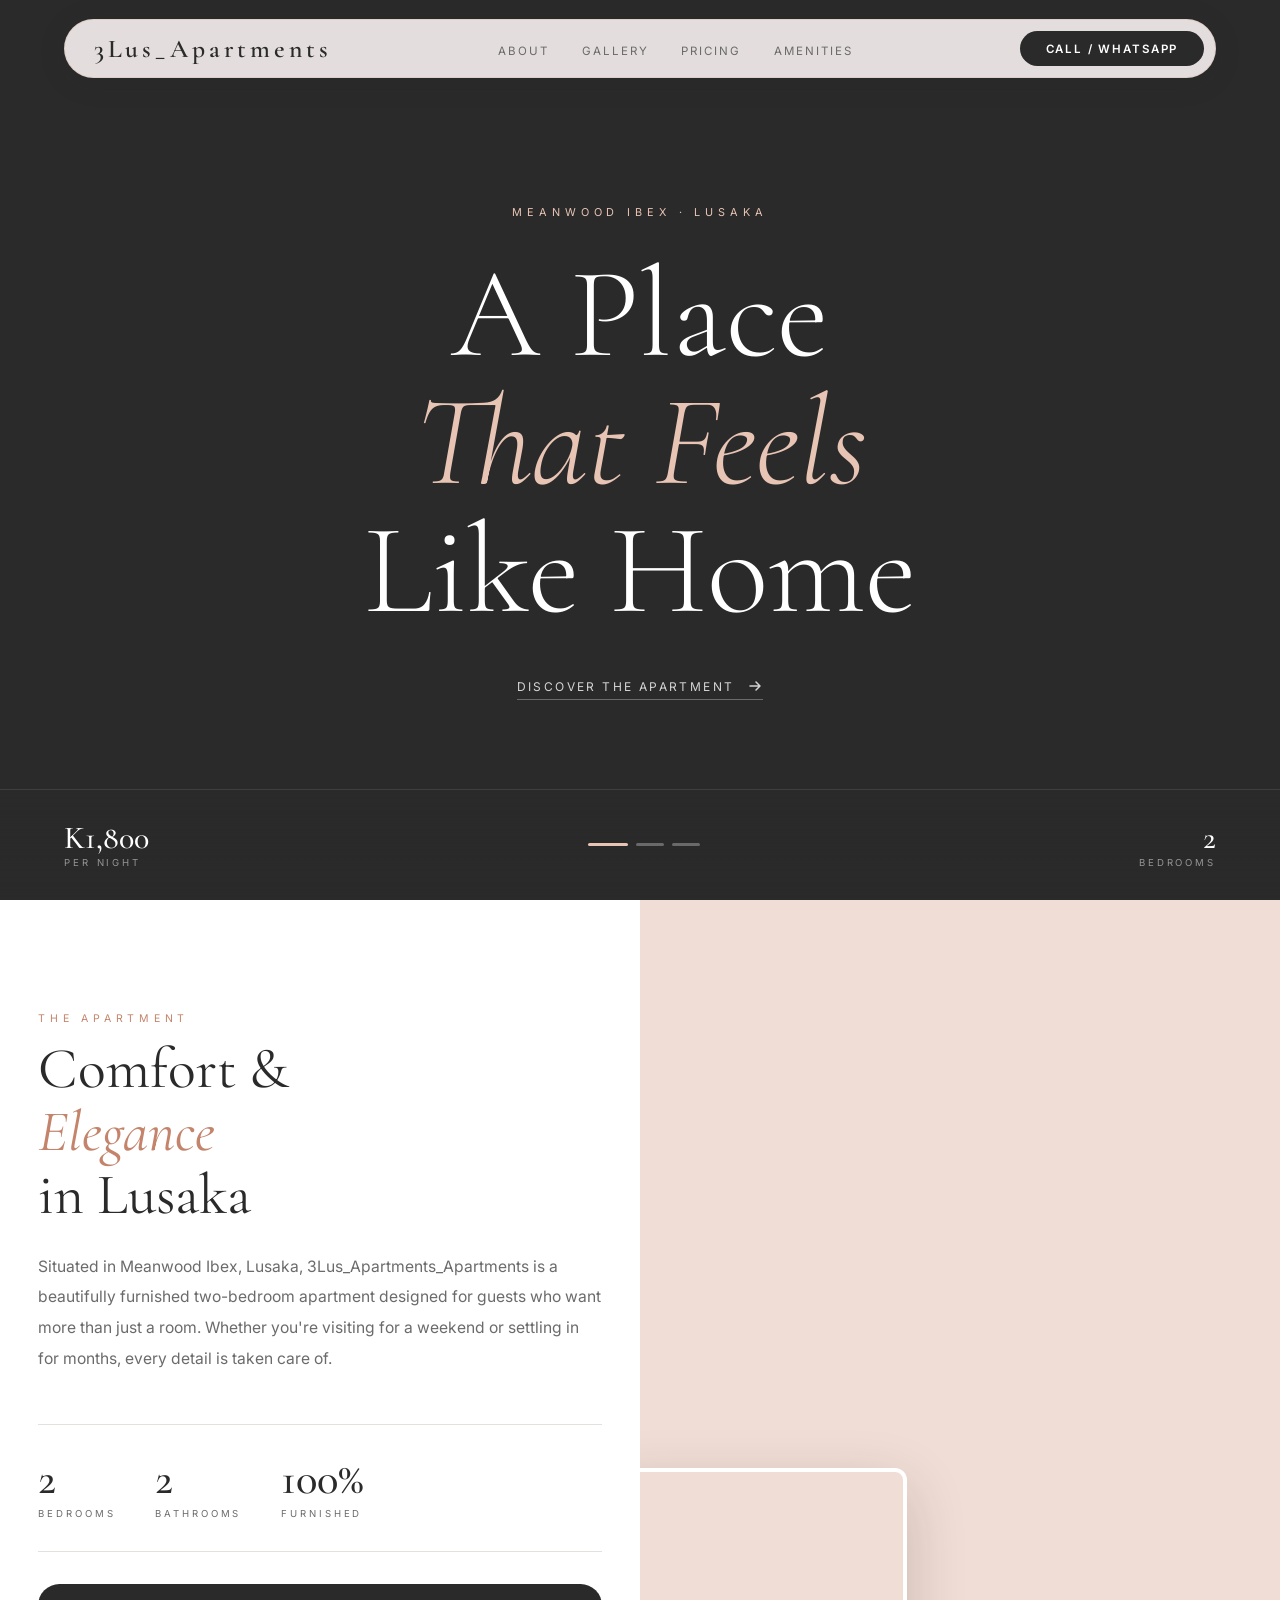
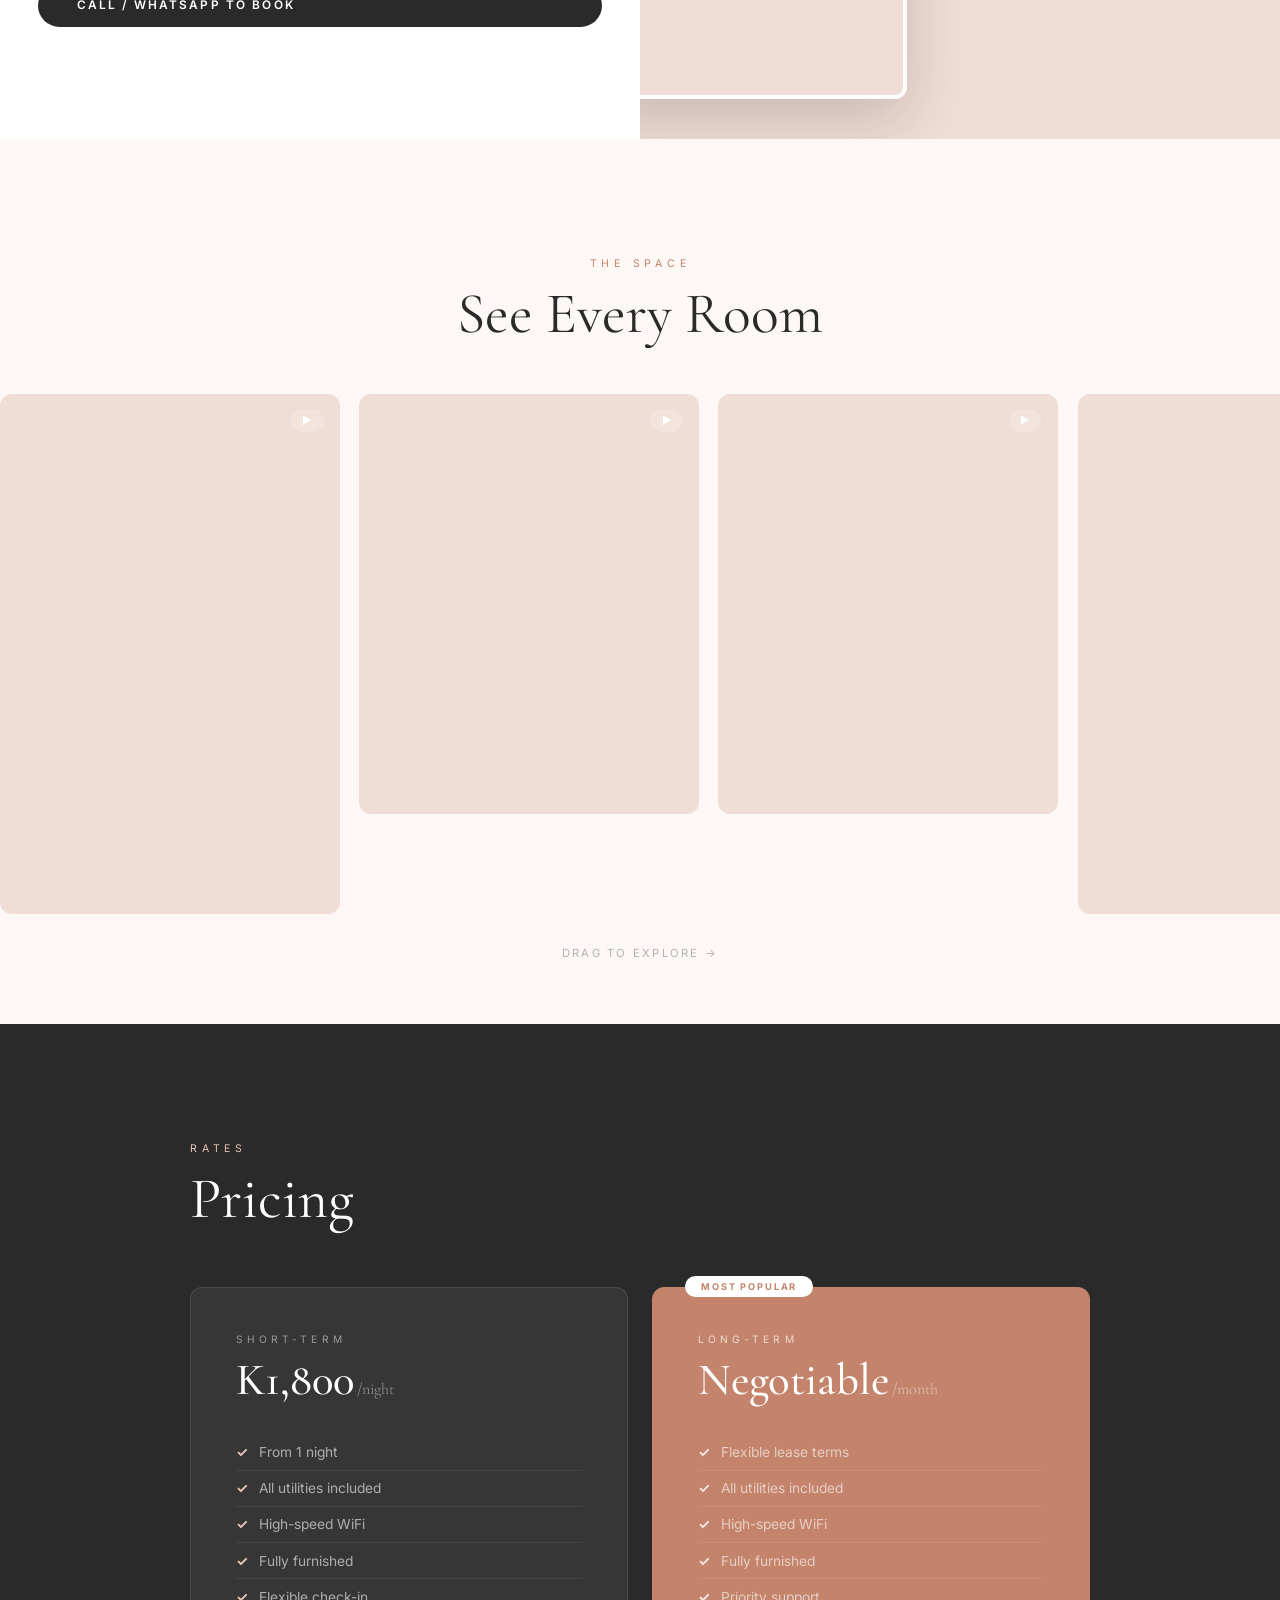
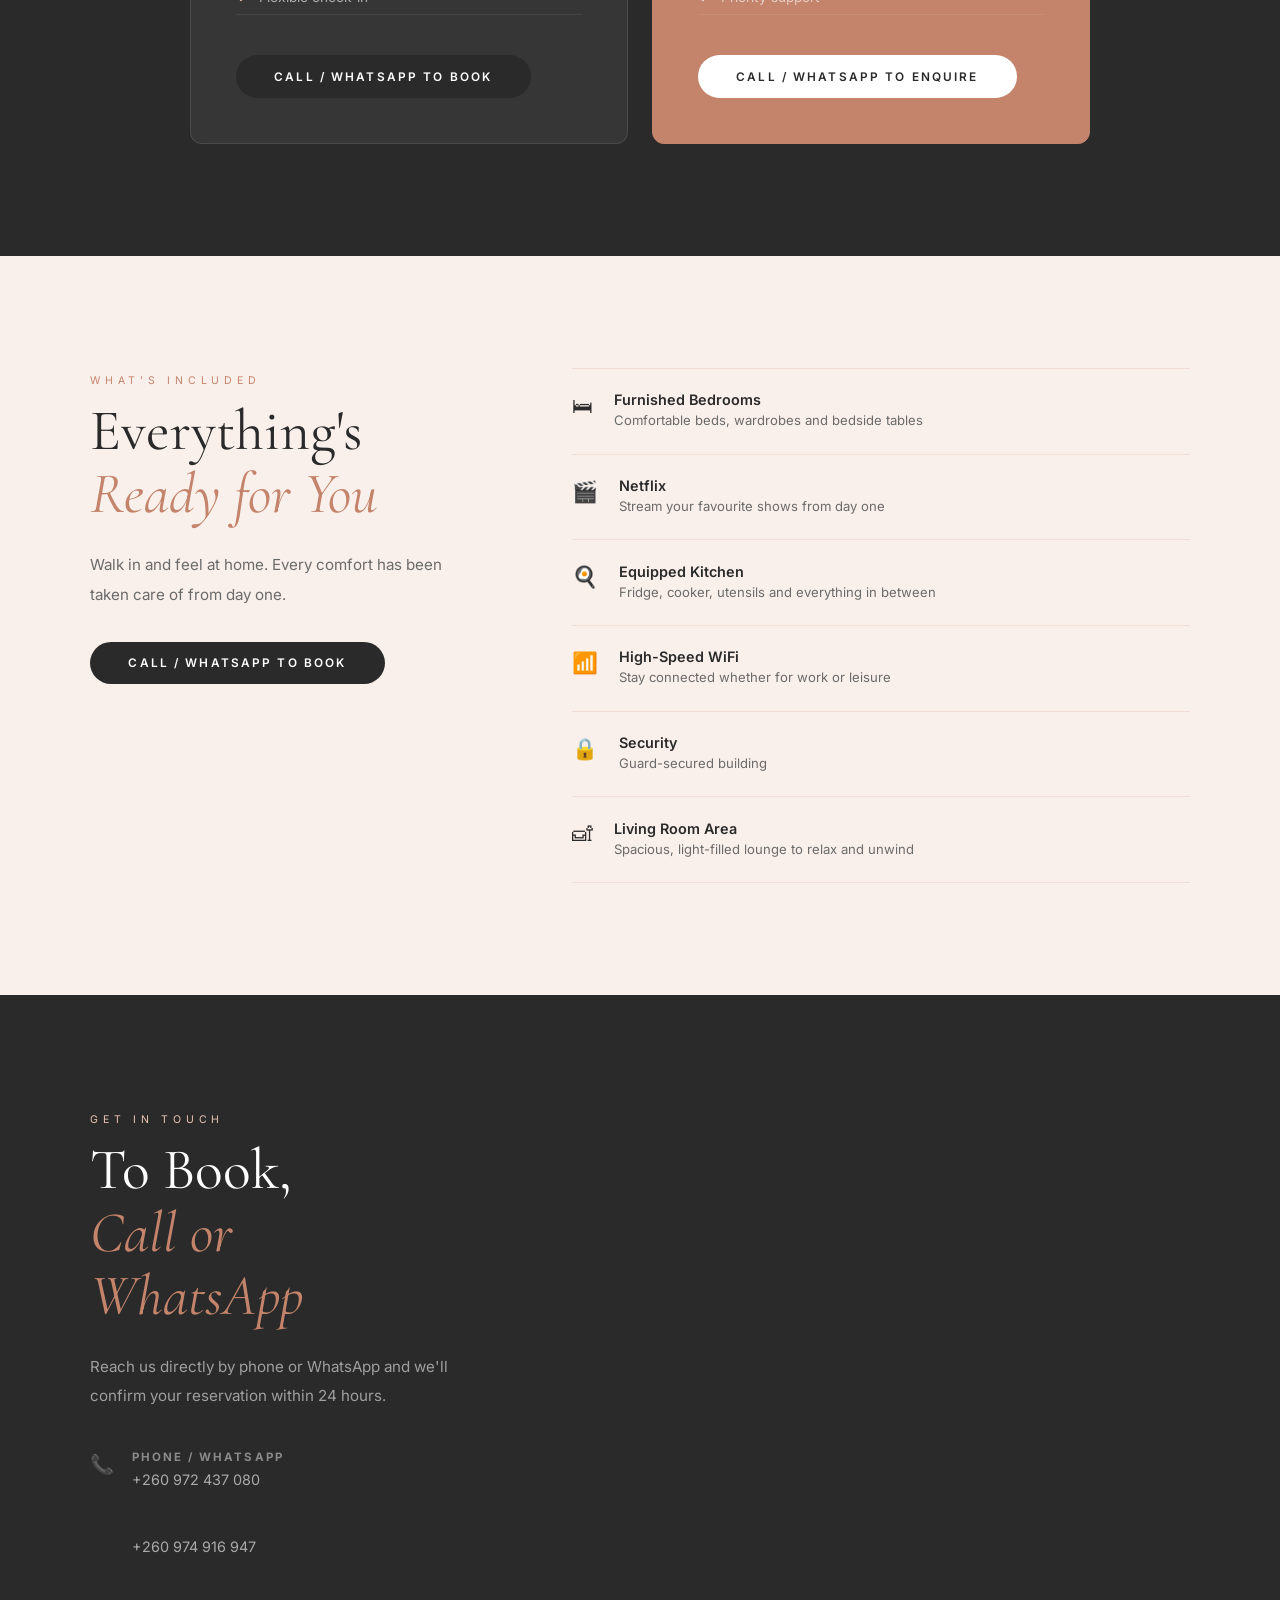
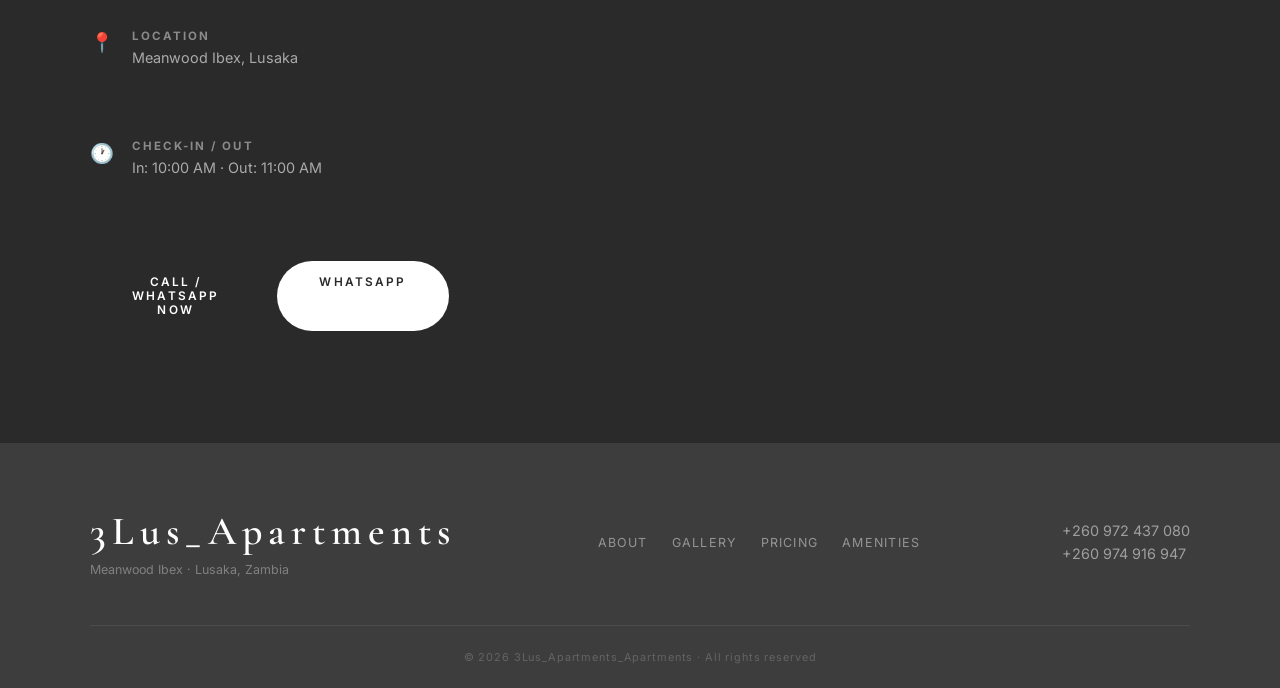
==== advert.html @ 718a0d49 "initial commit — 3Lus_Apartments site" ====
<!DOCTYPE html>
<html lang="en">
<head>
    <meta charset="UTF-8">
    <meta name="viewport" content="width=device-width, initial-scale=1.0">
    <title>3Lus_Apartments_Apartments — Meanwood Ibex, Lusaka</title>
    <meta name="description" content="Elegant 2-bedroom fully furnished apartment in Meanwood Ibex, Lusaka. Short & long-term stays from K1,800 per night.">
    <link rel="preconnect" href="https://fonts.googleapis.com">
    <link rel="preconnect" href="https://fonts.gstatic.com" crossorigin>
    <link href="https://fonts.googleapis.com/css2?family=Cormorant+Garamond:ital,wght@0,300;0,400;0,500;0,600;1,300;1,400;1,500&family=Inter:wght@300;400;500;600&display=swap" rel="stylesheet">
    <link rel="stylesheet" href="styles.css">
</head>
<body>

<!-- FLOATING NAV -->
<header class="header" id="header">
    <nav class="pill-nav" id="pillNav">
        <a href="#top" class="pn-logo">3Lus_Apartments</a>
        <ul class="pn-links">
            <li><a href="#about">About</a></li>
            <li><a href="#gallery">Gallery</a></li>
            <li><a href="#pricing">Pricing</a></li>
            <li><a href="#amenities">Amenities</a></li>
        </ul>
        <a href="tel:+260972437080" class="pn-cta">Call / WhatsApp</a>
        <button class="pn-burger" id="burger">
            <span></span><span></span><span></span>
        </button>
    </nav>
</header>

<!-- MOBILE MENU -->
<div class="mob-menu" id="mobMenu">
    <button class="mob-x" id="mobX">&times;</button>
    <a href="#about"     onclick="closeMob()">About</a>
    <a href="#gallery"   onclick="closeMob()">Gallery</a>
    <a href="#pricing"   onclick="closeMob()">Pricing</a>
    <a href="#amenities" onclick="closeMob()">Amenities</a>
    <a href="tel:+260972437080" onclick="closeMob()" class="mob-cta">Call / WhatsApp</a>
</div>

<!-- HERO -->
<section class="hero" id="top">
    <div class="hero-slides" id="heroSlides">
        <div class="hs active">
            <video autoplay muted loop playsinline><source src="images/sitting-room.mp4" type="video/mp4"></video>
        </div>
        <div class="hs">
            <video autoplay muted loop playsinline><source src="images/bedroom-1.mp4" type="video/mp4"></video>
        </div>
        <div class="hs">
            <video autoplay muted loop playsinline><source src="images/yard.mp4" type="video/mp4"></video>
        </div>
    </div>
    <div class="hero-veil"></div>

    <div class="hero-center">
        <span class="hero-tag">Meanwood Ibex · Lusaka</span>
        <h1 class="hero-title">
            <span class="ht-line">A Place</span>
            <span class="ht-line italic">That Feels</span>
            <span class="ht-line">Like Home</span>
        </h1>
        <a href="#about" class="hero-explore">
            Discover the Apartment
            <svg width="16" height="16" viewBox="0 0 16 16" fill="none"><path d="M3 8h10M9 4l4 4-4 4" stroke="currentColor" stroke-width="1.5" stroke-linecap="round" stroke-linejoin="round"/></svg>
        </a>
    </div>

    <div class="hero-bottom">
        <div class="hero-stat">
            <strong>K1,800</strong><span>Per Night</span>
        </div>
        <div class="hero-sdots">
            <button class="sdot active" onclick="goSlide(0)"></button>
            <button class="sdot"        onclick="goSlide(1)"></button>
            <button class="sdot"        onclick="goSlide(2)"></button>
        </div>
        <div class="hero-stat right">
            <strong>2</strong><span>Bedrooms</span>
        </div>
    </div>
</section>


<!-- ABOUT -->
<section class="about" id="about">
    <div class="about-text reveal">
        <span class="eyebrow">The Apartment</span>
        <h2 class="section-h">Comfort &amp;<br><em>Elegance</em><br>in Lusaka</h2>
        <p>Situated in Meanwood Ibex, Lusaka, 3Lus_Apartments_Apartments is a beautifully furnished two-bedroom apartment designed for guests who want more than just a room. Whether you're visiting for a weekend or settling in for months, every detail is taken care of.</p>
        <div class="about-nums">
            <div class="an"><strong>2</strong><span>Bedrooms</span></div>
            <div class="an"><strong>2</strong><span>Bathrooms</span></div>
            <div class="an"><strong>100%</strong><span>Furnished</span></div>
        </div>
        <a href="tel:+260972437080" class="btn-solid">Call / WhatsApp to Book</a>
    </div>
    <div class="about-img reveal reveal-d2">
        <video autoplay muted loop playsinline style="width:100%;height:100%;object-fit:cover;"><source src="images/bedroom-1.mp4" type="video/mp4"></video>
        <div class="about-img-float">
            <video autoplay muted loop playsinline style="position:absolute;top:0;left:0;width:100%;height:100%;object-fit:cover;"><source src="images/kitchen.mp4" type="video/mp4"></video>
        </div>
    </div>
</section>

<!-- GALLERY -->
<section class="gallery" id="gallery">
    <div class="gallery-top reveal">
        <span class="eyebrow">The Space</span>
        <h2 class="section-h">See Every Room</h2>
    </div>
    <div class="gallery-scroll" id="galleryScroll">
        <div class="gcard tall" data-i="0">
            <video autoplay muted loop playsinline><source src="images/sitting-room.mp4" type="video/mp4"></video>
            <span class="gcard-play">▶</span>
            <div class="gcard-label">Sitting Room</div>
        </div>
        <div class="gcard" data-i="1">
            <video autoplay muted loop playsinline><source src="images/bedroom-1.mp4" type="video/mp4"></video>
            <span class="gcard-play">▶</span>
            <div class="gcard-label">Bedroom 1</div>
        </div>
        <div class="gcard" data-i="2">
            <video autoplay muted loop playsinline><source src="images/kitchen.mp4" type="video/mp4"></video>
            <span class="gcard-play">▶</span>
            <div class="gcard-label">Kitchen</div>
        </div>
        <div class="gcard tall" data-i="3">
            <video autoplay muted loop playsinline><source src="images/bedroom-2.mp4" type="video/mp4"></video>
            <span class="gcard-play">▶</span>
            <div class="gcard-label">Bedroom 2</div>
        </div>
        <div class="gcard" data-i="4">
            <video autoplay muted loop playsinline><source src="images/bathroom-1.mp4" type="video/mp4"></video>
            <span class="gcard-play">▶</span>
            <div class="gcard-label">Bathroom 1</div>
        </div>
        <div class="gcard" data-i="5">
            <video autoplay muted loop playsinline><source src="images/bathroom-2.mp4" type="video/mp4"></video>
            <span class="gcard-play">▶</span>
            <div class="gcard-label">Bathroom 2</div>
        </div>
        <div class="gcard" data-i="6">
            <video autoplay muted loop playsinline><source src="images/yard.mp4" type="video/mp4"></video>
            <span class="gcard-play">▶</span>
            <div class="gcard-label">Yard</div>
        </div>
    </div>
    <div class="gallery-hint">Drag to explore &rarr;</div>
</section>

<!-- LIGHTBOX -->
<div class="lb" id="lb">
    <div class="lb-bg" onclick="closeLb()"></div>
    <div class="lb-media" id="lbMedia"></div>
    <button class="lb-x" onclick="closeLb()">&times;</button>
    <button class="lb-p" onclick="lbMove(-1)">&#8249;</button>
    <button class="lb-n" onclick="lbMove(1)">&#8250;</button>
    <span class="lb-c" id="lbC">1 / 7</span>
</div>

<!-- PRICING -->
<section class="pricing" id="pricing">
    <div class="pricing-inner">
        <div class="pricing-head reveal">
            <span class="eyebrow light">Rates</span>
            <h2 class="section-h light">Pricing</h2>
        </div>
        <div class="pricing-cards">
            <div class="pcard reveal">
                <div class="pcard-top">
                    <p class="pcard-type">Short-Term</p>
                    <p class="pcard-rate">K1,800<em>/night</em></p>
                </div>
                <ul>
                    <li>From 1 night</li>
                    <li>All utilities included</li>
                    <li>High-speed WiFi</li>
                    <li>Fully furnished</li>
                    <li>Flexible check-in</li>
                </ul>
                <a href="tel:+260972437080" class="btn-solid">Call / WhatsApp to Book</a>
            </div>
            <div class="pcard featured reveal reveal-d2">
                <div class="pcard-badge">Most Popular</div>
                <div class="pcard-top">
                    <p class="pcard-type">Long-Term</p>
                    <p class="pcard-rate">Negotiable<em>/month</em></p>
                </div>
                <ul>
                    <li>Flexible lease terms</li>
                    <li>All utilities included</li>
                    <li>High-speed WiFi</li>
                    <li>Fully furnished</li>
                    <li>Priority support</li>
                </ul>
                <a href="tel:+260972437080" class="btn-light">Call / WhatsApp to Enquire</a>
            </div>
        </div>
    </div>
</section>

<!-- AMENITIES -->
<section class="amenities" id="amenities">
    <div class="am-inner">
        <div class="am-left reveal">
            <span class="eyebrow">What's Included</span>
            <h2 class="section-h">Everything's<br><em>Ready for You</em></h2>
            <p>Walk in and feel at home. Every comfort has been taken care of from day one.</p>
            <a href="tel:+260972437080" class="btn-solid" style="margin-top:2rem">Call / WhatsApp to Book</a>
        </div>
        <div class="am-list reveal reveal-d2">
            <div class="am-row"><span class="am-ico">🛏</span><div><strong>Furnished Bedrooms</strong><p>Comfortable beds, wardrobes and bedside tables</p></div></div>
            <div class="am-row"><span class="am-ico">🎬</span><div><strong>Netflix</strong><p>Stream your favourite shows from day one</p></div></div>
            <div class="am-row"><span class="am-ico">🍳</span><div><strong>Equipped Kitchen</strong><p>Fridge, cooker, utensils and everything in between</p></div></div>
            <div class="am-row"><span class="am-ico">📶</span><div><strong>High-Speed WiFi</strong><p>Stay connected whether for work or leisure</p></div></div>
            <div class="am-row"><span class="am-ico">🔒</span><div><strong>Security</strong><p>Guard-secured building</p></div></div>
            <div class="am-row"><span class="am-ico">🛋</span><div><strong>Living Room Area</strong><p>Spacious, light-filled lounge to relax and unwind</p></div></div>
        </div>
    </div>
</section>

<!-- CONTACT -->
<section class="contact" id="contact">
    <div class="contact-inner">
        <div class="contact-left reveal" style="flex:1;max-width:600px;margin:0 auto;">
            <span class="eyebrow light">Get in Touch</span>
            <h2 class="section-h light">To Book,<br><em>Call or WhatsApp</em></h2>
            <p>Reach us directly by phone or WhatsApp and we'll confirm your reservation within 24 hours.</p>
            <div class="contact-details">
                <a href="tel:+260972437080" class="cd">
                    <span>📞</span><div><strong>Phone / WhatsApp</strong><p>+260 972 437 080</p><p>+260 974 916 947</p></div>
                </a>
                <div class="cd">
                    <span>📍</span><div><strong>Location</strong><p>Meanwood Ibex, Lusaka</p></div>
                </div>
                <div class="cd">
                    <span>🕐</span><div><strong>Check-in / out</strong><p>In: 10:00 AM · Out: 11:00 AM</p></div>
                </div>
            </div>
            <div style="display:flex;gap:1rem;margin-top:2.5rem;flex-wrap:wrap;">
                <a href="tel:+260972437080" class="btn-solid" style="flex:1;text-align:center;min-width:160px;">Call / WhatsApp Now</a>
                <a href="https://wa.me/260972437080" target="_blank" class="btn-light" style="flex:1;text-align:center;min-width:160px;">WhatsApp</a>
            </div>
        </div>
    </div>
</section>

<!-- FOOTER -->
<footer class="footer">
    <div class="foot-inner">
        <div class="foot-brand">
            <span class="foot-logo">3Lus_Apartments</span>
            <p>Meanwood Ibex · Lusaka, Zambia</p>
        </div>
        <div class="foot-links">
            <a href="#about">About</a>
            <a href="#gallery">Gallery</a>
            <a href="#pricing">Pricing</a>
            <a href="#amenities">Amenities</a>
        </div>
        <div class="foot-contact">
            <a href="tel:+260972437080">+260 972 437 080</a>
            <a href="tel:+260974916947">+260 974 916 947</a>
        </div>
    </div>
    <p class="foot-copy">&copy; 2026 3Lus_Apartments_Apartments · All rights reserved</p>
</footer>

<script src="script.js"></script>
</body>
</html>
---- styles.css ----
/* ── TOKENS ── */
:root {
    --bw:    #FDF8F6;
    --bl:    #FAF0EB;
    --bp:    #F0DDD5;
    --blush: #C4846B;
    --blush2:#A66B54;
    --blush3:#E8C4B4;
    --ch:    #2A2A2A;
    --ch2:   #3D3D3D;
    --ch3:   #6B6B6B;
    --ch4:   #E4E0DE;
    --white: #FFFFFF;
    --r:     12px;
    --r2:    100px;
}
*,*::before,*::after{margin:0;padding:0;box-sizing:border-box}
html{scroll-behavior:smooth}
body{font-family:'Inter',sans-serif;background:var(--bw);color:var(--ch);overflow-x:hidden}

/* ── FLOATING PILL NAV ── */
.header{position:fixed;top:0;left:0;right:0;z-index:200;padding:1.2rem 5%;pointer-events:none}
.pill-nav{
    display:flex;align-items:center;gap:2rem;
    background:rgba(253,248,246,0.88);
    backdrop-filter:blur(20px);
    border:1px solid rgba(196,132,107,0.18);
    border-radius:var(--r2);padding:.7rem .7rem .7rem 1.8rem;
    pointer-events:all;
    box-shadow:0 4px 30px rgba(42,42,42,0.1);
    transition:all .4s;
}
.pn-logo{
    font-family:'Cormorant Garamond',serif;
    font-size:1.6rem;font-weight:600;
    color:var(--ch);letter-spacing:.15em;
    text-decoration:none;flex-shrink:0;
}
.pn-links{display:flex;gap:2rem;list-style:none;flex:1;justify-content:center}
.pn-links a{
    font-size:.72rem;letter-spacing:.18em;text-transform:uppercase;
    color:var(--ch3);text-decoration:none;transition:color .3s;
}
.pn-links a:hover{color:var(--blush)}
.pn-cta{
    background:var(--ch);color:var(--white);
    padding:.65rem 1.6rem;border-radius:var(--r2);
    font-size:.72rem;font-weight:600;letter-spacing:.16em;text-transform:uppercase;
    text-decoration:none;flex-shrink:0;
    transition:all .3s;
}
.pn-cta:hover{background:var(--blush);box-shadow:0 6px 20px rgba(196,132,107,.35)}
.pn-burger{
    display:none;flex-direction:column;gap:4px;
    background:none;border:none;cursor:pointer;padding:6px;
}
.pn-burger span{display:block;width:20px;height:2px;background:var(--ch);border-radius:2px}

/* ── MOBILE MENU ── */
.mob-menu{
    position:fixed;inset:0;z-index:300;
    background:var(--ch);
    display:flex;flex-direction:column;align-items:center;justify-content:center;gap:2rem;
    opacity:0;pointer-events:none;transition:opacity .4s;
}
.mob-menu.open{opacity:1;pointer-events:all}
.mob-x{
    position:absolute;top:1.5rem;right:5%;
    background:none;border:none;color:var(--white);
    font-size:2.5rem;cursor:pointer;line-height:1;
}
.mob-menu a{
    font-family:'Cormorant Garamond',serif;
    font-size:2.2rem;font-weight:400;
    color:rgba(255,255,255,.8);text-decoration:none;
    letter-spacing:.06em;transition:color .3s;
}
.mob-menu a:hover{color:var(--blush3)}
.mob-cta{
    margin-top:.5rem;
    background:var(--blush) !important;color:var(--white) !important;
    font-family:'Inter',sans-serif !important;
    font-size:.8rem !important;font-weight:600 !important;
    padding:.8rem 2.5rem !important;border-radius:var(--r2) !important;
    letter-spacing:.15em;
}

/* ── HERO ── */
.hero{
    min-height:100vh;position:relative;
    display:flex;flex-direction:column;
    justify-content:center;align-items:center;
    overflow:hidden;
}
.hero-slides{position:absolute;inset:0}
.hs{
    position:absolute;inset:0;
    background-color:var(--ch);
    opacity:0;transition:opacity 1.5s ease;
}
.hs.active{opacity:1}
.hs video,.hs img{
    position:absolute;inset:0;width:100%;height:100%;object-fit:cover;
}
.hero-veil{
    position:absolute;inset:0;
    background:linear-gradient(to bottom,rgba(42,42,42,.5) 0%,rgba(42,42,42,.25) 50%,rgba(42,42,42,.6) 100%);
}
.hero-center{
    position:relative;z-index:1;text-align:center;
    padding:0 5%;
}
.hero-tag{
    display:inline-block;
    font-size:.68rem;letter-spacing:.45em;text-transform:uppercase;
    color:var(--blush3);margin-bottom:2rem;
    opacity:0;animation:fadeUp 1s .3s both;
}
.hero-title{
    font-family:'Cormorant Garamond',serif;
    font-size:clamp(3.5rem,10vw,8rem);
    font-weight:300;line-height:1;
    color:var(--white);margin-bottom:2.5rem;
}
.ht-line{display:block;opacity:0}
.ht-line:nth-child(1){animation:fadeUp 1s .5s both}
.ht-line:nth-child(2){animation:fadeUp 1s .7s both}
.ht-line:nth-child(3){animation:fadeUp 1s .9s both}
.hero-title .italic{font-style:italic;font-weight:300;color:var(--blush3)}
.hero-explore{
    display:inline-flex;align-items:center;gap:.8rem;
    color:rgba(255,255,255,.8);font-size:.75rem;
    letter-spacing:.2em;text-transform:uppercase;
    text-decoration:none;border-bottom:1px solid rgba(255,255,255,.3);
    padding-bottom:.3rem;transition:all .3s;
    opacity:0;animation:fadeUp 1s 1.1s both;
}
.hero-explore:hover{color:var(--blush3);border-color:var(--blush3)}
.hero-explore svg{transition:transform .3s}
.hero-explore:hover svg{transform:translateX(4px)}

.hero-bottom{
    position:absolute;bottom:0;left:0;right:0;
    display:flex;align-items:center;justify-content:space-between;
    padding:2rem 5%;z-index:1;
    border-top:1px solid rgba(255,255,255,.1);
    background:linear-gradient(to top,rgba(42,42,42,.4),transparent);
}
.hero-stat{display:flex;flex-direction:column;align-items:flex-start}
.hero-stat.right{align-items:flex-end}
.hero-stat strong{
    font-family:'Cormorant Garamond',serif;
    font-size:2rem;font-weight:500;color:var(--white);line-height:1;
}
.hero-stat span{
    font-size:.6rem;letter-spacing:.3em;text-transform:uppercase;
    color:rgba(255,255,255,.5);margin-top:.2rem;
}
.hero-sdots{display:flex;gap:.5rem;align-items:center}
.sdot{
    width:28px;height:3px;border-radius:2px;
    background:rgba(255,255,255,.3);border:none;cursor:pointer;
    transition:all .35s;
}
.sdot.active{background:var(--blush3);width:40px}

/* ── TICKER ── */
.ticker{
    background:var(--ch);padding:.85rem 0;
    overflow:hidden;white-space:nowrap;
}
.ticker-track{
    display:inline-flex;align-items:center;gap:2rem;
    animation:ticker 30s linear infinite;
}
.ticker-track span{
    font-size:.68rem;letter-spacing:.25em;text-transform:uppercase;
    color:rgba(255,255,255,.5);
}
.ticker-track .dot{color:var(--blush);font-size:1rem}
@keyframes ticker{from{transform:translateX(0)}to{transform:translateX(-50%)}}

/* ── SHARED ── */
.eyebrow{
    display:inline-block;font-size:.66rem;
    letter-spacing:.45em;text-transform:uppercase;
    color:var(--blush);margin-bottom:.8rem;
}
.eyebrow.light{color:var(--blush3)}
.section-h{
    font-family:'Cormorant Garamond',serif;
    font-size:clamp(2.2rem,5vw,3.6rem);
    font-weight:400;line-height:1.1;
    color:var(--ch);margin-bottom:1.5rem;
}
.section-h.light{color:var(--white)}
.section-h em{font-style:italic;color:var(--blush)}

/* ── ABOUT ── */
.about{
    display:grid;grid-template-columns:1fr 1fr;
    min-height:90vh;
}
.about-text{
    padding:7rem 6%;display:flex;flex-direction:column;
    justify-content:center;background:var(--white);
}
.about-text p{font-size:.98rem;line-height:1.95;color:var(--ch3);margin-bottom:1.1rem}
.about-nums{
    display:flex;gap:2.5rem;
    margin:2rem 0;padding:2rem 0;
    border-top:1px solid var(--ch4);
    border-bottom:1px solid var(--ch4);
}
.an strong{
    display:block;font-family:'Cormorant Garamond',serif;
    font-size:2.8rem;font-weight:500;color:var(--ch);line-height:1;
}
.an span{
    display:block;font-size:.6rem;letter-spacing:.3em;
    text-transform:uppercase;color:var(--ch3);margin-top:.4rem;
}
.btn-solid{
    display:inline-block;background:var(--ch);color:var(--white);
    padding:.9rem 2.4rem;border-radius:var(--r2);
    font-size:.74rem;font-weight:600;letter-spacing:.18em;text-transform:uppercase;
    text-decoration:none;border:none;cursor:pointer;
    transition:all .35s;
}
.btn-solid:hover{background:var(--blush);box-shadow:0 8px 28px rgba(196,132,107,.3);transform:translateY(-2px)}
.btn-light{
    display:inline-block;background:var(--white);color:var(--ch);
    padding:.9rem 2.4rem;border-radius:var(--r2);
    font-size:.74rem;font-weight:600;letter-spacing:.18em;text-transform:uppercase;
    text-decoration:none;border:none;cursor:pointer;
    transition:all .35s;
}
.btn-light:hover{background:var(--bl);transform:translateY(-2px)}

.about-img{
    position:relative;overflow:hidden;
    background:var(--bp);min-height:600px;
}
.about-img>img,.about-img>video{
    position:absolute;inset:0;width:100%;height:100%;
    object-fit:cover;transition:transform .7s ease;
}
.about-img:hover>img,.about-img:hover>video{transform:scale(1.04)}
.about-img-ph{
    position:absolute;inset:0;display:flex;align-items:center;justify-content:center;
    font-family:'Cormorant Garamond',serif;font-size:1.5rem;
    color:var(--ch3);letter-spacing:.15em;
}
.about-img-ph.sm{font-size:1rem}
.about-img-float{
    position:absolute;bottom:2.5rem;left:-2.5rem;
    width:48%;aspect-ratio:4/3;
    overflow:hidden;background:var(--bp);
    border:4px solid var(--white);
    border-radius:var(--r);
    box-shadow:0 20px 60px rgba(42,42,42,.2);
    z-index:2;
}
.about-img-float img,.about-img-float video{position:absolute;inset:0;width:100%;height:100%;object-fit:cover}

/* ── GALLERY ── */
.gallery{padding:7rem 0 3rem;background:var(--bw);overflow:hidden}
.gallery-top{padding:0 5%;margin-bottom:3rem;text-align:center}
.gallery-scroll{
    display:flex;gap:1.2rem;
    padding:0 5% 2rem;
    overflow-x:auto;scroll-snap-type:x mandatory;
    -webkit-overflow-scrolling:touch;cursor:grab;
}
.gallery-scroll:active{cursor:grabbing}
.gallery-scroll::-webkit-scrollbar{height:4px}
.gallery-scroll::-webkit-scrollbar-track{background:var(--ch4)}
.gallery-scroll::-webkit-scrollbar-thumb{background:var(--blush);border-radius:2px}
.gcard{
    flex:0 0 340px;height:420px;
    position:relative;overflow:hidden;
    border-radius:var(--r);cursor:pointer;
    background:var(--bp);scroll-snap-align:start;
    transition:transform .35s;flex-shrink:0;
}
.gcard.tall{height:520px}
.gcard:hover{transform:scale(1.02)}
.gcard img,.gcard video{width:100%;height:100%;object-fit:cover;transition:transform .6s ease;display:block}
.gcard:hover img,.gcard:hover video{transform:scale(1.07)}
.gcard-play{
    position:absolute;top:1rem;right:1rem;z-index:1;
    background:rgba(255,255,255,.2);backdrop-filter:blur(8px);
    color:var(--white);font-size:.65rem;padding:.3rem .7rem;
    border-radius:var(--r2);pointer-events:none;letter-spacing:.05em;
}
.gcard-ph{
    position:absolute;inset:0;display:flex;align-items:center;justify-content:center;
    font-family:'Cormorant Garamond',serif;font-size:1.2rem;
    color:var(--ch3);letter-spacing:.15em;
}
.gcard-label{
    position:absolute;bottom:0;left:0;right:0;
    padding:2rem 1.3rem 1.2rem;
    background:linear-gradient(to top,rgba(42,42,42,.75),transparent);
    color:var(--white);font-size:.68rem;letter-spacing:.22em;text-transform:uppercase;
    border-radius:0 0 var(--r) var(--r);
    transform:translateY(100%);transition:transform .35s;
}
.gcard:hover .gcard-label{transform:translateY(0)}
.gallery-hint{
    text-align:center;font-size:.7rem;letter-spacing:.2em;text-transform:uppercase;
    color:var(--ch3);padding-bottom:1rem;opacity:.5;
}

/* ── LIGHTBOX ── */
.lb{
    position:fixed;inset:0;z-index:400;
    display:flex;align-items:center;justify-content:center;
    opacity:0;pointer-events:none;transition:opacity .4s;
}
.lb.open{opacity:1;pointer-events:all}
.lb-bg{position:absolute;inset:0;background:rgba(42,42,42,.95)}
.lb-media{position:relative;z-index:1;display:flex;align-items:center;justify-content:center}
.lb-media img,.lb-media video{max-width:88vw;max-height:82vh;border-radius:var(--r);display:block;object-fit:contain}
.lb-x,.lb-p,.lb-n{
    position:absolute;z-index:2;background:none;border:none;
    color:var(--white);cursor:pointer;transition:color .3s;
}
.lb-x{top:1.5rem;right:2rem;font-size:2.5rem;opacity:.6}
.lb-x:hover{opacity:1;color:var(--blush3)}
.lb-p{left:2rem;top:50%;transform:translateY(-50%);font-size:3.5rem;opacity:.5}
.lb-n{right:2rem;top:50%;transform:translateY(-50%);font-size:3.5rem;opacity:.5}
.lb-p:hover,.lb-n:hover{opacity:1;color:var(--blush3)}
.lb-c{
    position:absolute;bottom:1.5rem;left:50%;transform:translateX(-50%);
    z-index:2;font-size:.68rem;letter-spacing:.3em;
    color:rgba(255,255,255,.35);
}

/* ── PRICING ── */
.pricing{background:var(--ch);padding:7rem 5%}
.pricing-inner{max-width:900px;margin:0 auto}
.pricing-head{margin-bottom:3.5rem}
.pricing-cards{display:grid;grid-template-columns:1fr 1fr;gap:1.5rem}
.pcard{
    background:rgba(255,255,255,.06);
    border:1px solid rgba(255,255,255,.1);
    border-radius:var(--r);padding:2.8rem;
    position:relative;
    transition:border-color .35s,transform .35s;
}
.pcard:hover{border-color:rgba(196,132,107,.4);transform:translateY(-4px)}
.pcard.featured{
    background:var(--blush);border-color:var(--blush);
}
.pcard.featured:hover{border-color:var(--blush2)}
.pcard-badge{
    position:absolute;top:-12px;left:2rem;
    background:var(--white);color:var(--blush);
    font-size:.58rem;font-weight:700;
    letter-spacing:.2em;text-transform:uppercase;
    padding:.3rem 1rem;border-radius:var(--r2);
}
.pcard-top{margin-bottom:2rem}
.pcard-type{
    font-size:.64rem;letter-spacing:.4em;text-transform:uppercase;
    color:rgba(255,255,255,.5);margin-bottom:.8rem;
}
.pcard.featured .pcard-type{color:rgba(255,255,255,.7)}
.pcard-rate{
    font-family:'Cormorant Garamond',serif;
    font-size:2.8rem;font-weight:500;color:var(--white);line-height:1;
}
.pcard-rate em{font-size:1rem;font-weight:300;font-style:normal;opacity:.5;margin-left:.2rem}
.pcard ul{list-style:none;margin-bottom:2.5rem}
.pcard ul li{
    font-size:.86rem;color:rgba(255,255,255,.6);
    padding:.6rem 0;border-bottom:1px solid rgba(255,255,255,.07);
    display:flex;align-items:center;gap:.7rem;
}
.pcard ul li::before{content:'✓';color:var(--blush3);font-weight:700;flex-shrink:0}
.pcard.featured ul li::before{color:rgba(255,255,255,.8)}

/* ── AMENITIES ── */
.amenities{padding:7rem 5%;background:var(--bl)}
.am-inner{max-width:1100px;margin:0 auto;display:grid;grid-template-columns:1fr 1.6fr;gap:6rem;align-items:start}
.am-left p{font-size:.95rem;line-height:1.95;color:var(--ch3)}
.am-list{display:flex;flex-direction:column;gap:0}
.am-row{
    display:flex;gap:1.3rem;align-items:flex-start;
    padding:1.4rem 0;border-bottom:1px solid var(--bp);
}
.am-row:first-child{border-top:1px solid var(--bp)}
.am-ico{font-size:1.3rem;flex-shrink:0;margin-top:.1rem}
.am-row strong{display:block;font-size:.9rem;color:var(--ch);margin-bottom:.2rem;font-weight:600}
.am-row p{font-size:.82rem;color:var(--ch3);line-height:1.5}

/* ── CONTACT ── */
.contact{background:var(--ch);padding:7rem 5%}
.contact-inner{max-width:1100px;margin:0 auto;display:grid;grid-template-columns:1fr 1.8fr;gap:6rem;align-items:start}
.contact-left p{font-size:.95rem;line-height:1.9;color:rgba(255,255,255,.55);margin-bottom:2.5rem}
.contact-details{display:flex;flex-direction:column;gap:1.8rem}
.cd{display:flex;gap:1.1rem;align-items:flex-start;text-decoration:none}
.cd>span{font-size:1.2rem;flex-shrink:0;margin-top:.1rem}
.cd div{display:flex;flex-direction:column;gap:.2rem}
.cd strong{font-size:.72rem;letter-spacing:.18em;text-transform:uppercase;color:rgba(255,255,255,.45)}
.cd p,.cd a{font-size:.9rem;color:rgba(255,255,255,.6);text-decoration:none;line-height:1.7;transition:color .3s}
a.cd:hover p,a.cd:hover a{color:var(--blush3)}

.contact-form{background:var(--bw);padding:3rem;border-radius:var(--r)}
.frow{display:grid;grid-template-columns:1fr 1fr;gap:1.2rem}
.fg{margin-bottom:1.3rem}
.fg label{
    display:block;font-size:.66rem;letter-spacing:.2em;text-transform:uppercase;
    font-weight:600;color:var(--ch3);margin-bottom:.55rem;
}
.opt{font-weight:300;letter-spacing:0;text-transform:none;font-size:.75rem}
.fg input,.fg select,.fg textarea{
    width:100%;padding:.85rem 1rem;
    border:1.5px solid var(--ch4);border-radius:var(--r);
    background:var(--white);font-family:'Inter',sans-serif;
    font-size:.92rem;color:var(--ch);
    outline:none;-webkit-appearance:none;appearance:none;
    transition:border-color .3s,box-shadow .3s;
}
.fg input:focus,.fg select:focus,.fg textarea:focus{
    border-color:var(--blush);box-shadow:0 0 0 3px rgba(196,132,107,.12);
}
.fg textarea{resize:vertical;min-height:90px}
.fg select{
    cursor:pointer;background-color:var(--white);
    background-image:url("data:image/svg+xml,%3Csvg xmlns='http://www.w3.org/2000/svg' width='10' height='6'%3E%3Cpath fill='%23C4846B' d='M5 6L0 0h10z'/%3E%3C/svg%3E");
    background-repeat:no-repeat;background-position:right 1rem center;
    padding-right:2.5rem;
}
.submit-btn{
    width:100%;padding:1.05rem;
    background:var(--ch);color:var(--white);border:none;
    border-radius:var(--r2);font-family:'Inter',sans-serif;
    font-size:.76rem;font-weight:700;letter-spacing:.18em;text-transform:uppercase;
    cursor:pointer;position:relative;display:flex;align-items:center;justify-content:center;gap:.8rem;
    transition:all .35s;
}
.submit-btn:hover:not(:disabled){background:var(--blush);box-shadow:0 8px 28px rgba(196,132,107,.35)}
.submit-btn:disabled{opacity:.6;cursor:not-allowed}
.spin{
    display:none;width:14px;height:14px;
    border:2px solid rgba(255,255,255,.3);border-top-color:#fff;
    border-radius:50%;animation:spin .7s linear infinite;
}
.submit-btn.loading .spin{display:block}
.f-ok,.f-err{
    display:none;margin-top:1.2rem;padding:1rem 1.3rem;
    border-radius:var(--r);font-size:.86rem;line-height:1.7;
}
.f-ok{background:rgba(196,132,107,.1);border-left:4px solid var(--blush);color:var(--blush2)}
.f-err{background:rgba(180,60,40,.07);border-left:4px solid #B43C28;color:#B43C28}

/* ── FOOTER ── */
.footer{background:var(--ch2);padding:4rem 5% 0}
.foot-inner{
    max-width:1100px;margin:0 auto;
    display:flex;align-items:center;justify-content:space-between;flex-wrap:wrap;gap:2rem;
    padding-bottom:3rem;border-bottom:1px solid rgba(255,255,255,.08);
}
.foot-logo{
    font-family:'Cormorant Garamond',serif;
    font-size:2.5rem;font-weight:600;color:var(--white);
    letter-spacing:.15em;display:block;margin-bottom:.4rem;
}
.foot-brand p{font-size:.78rem;color:rgba(255,255,255,.35)}
.foot-links{display:flex;flex-wrap:wrap;gap:1.5rem}
.foot-links a{font-size:.78rem;color:rgba(255,255,255,.45);text-decoration:none;letter-spacing:.1em;text-transform:uppercase;transition:color .3s}
.foot-links a:hover{color:var(--blush3)}
.foot-contact{display:flex;flex-direction:column;gap:.4rem}
.foot-contact a{font-size:.9rem;color:rgba(255,255,255,.5);text-decoration:none;transition:color .3s}
.foot-contact a:hover{color:var(--blush3)}
.foot-copy{
    max-width:1100px;margin:0 auto;
    padding:1.5rem 0;text-align:center;
    font-size:.68rem;color:rgba(255,255,255,.2);letter-spacing:.08em;
}

/* ── ANIMATIONS ── */
@keyframes fadeUp{from{opacity:0;transform:translateY(28px)}to{opacity:1;transform:none}}
@keyframes spin{to{transform:rotate(360deg)}}
.reveal{opacity:0;transform:translateY(24px);transition:opacity .8s ease,transform .8s ease}
.reveal.visible{opacity:1;transform:none}
.reveal-d1{transition-delay:.1s}
.reveal-d2{transition-delay:.22s}
.reveal-d3{transition-delay:.34s}

/* ── RESPONSIVE ── */
@media(max-width:1024px){
    .about{grid-template-columns:1fr;min-height:auto}
    .about-img{min-height:500px}
    .about-img-float{left:1rem;bottom:1rem}
    .am-inner{grid-template-columns:1fr;gap:3.5rem}
    .contact-inner{grid-template-columns:1fr;gap:3.5rem}
}
@media(max-width:768px){
    .pn-links{display:none}
    .pn-cta{display:none}
    .pn-burger{display:flex}
    .pricing-cards{grid-template-columns:1fr;max-width:400px}
    .foot-inner{flex-direction:column;align-items:flex-start}
    .hero-price-tag{display:none}
}
@media(max-width:480px){
    .pill-nav{padding:.7rem .7rem .7rem 1.2rem}
    .frow{grid-template-columns:1fr}
    .contact-form{padding:2rem 1.5rem}
    .hero-bottom{padding:1.5rem 5%}
    .hero-title{font-size:clamp(2.8rem,10vw,8rem)}
    .about-img-float{display:none}
}
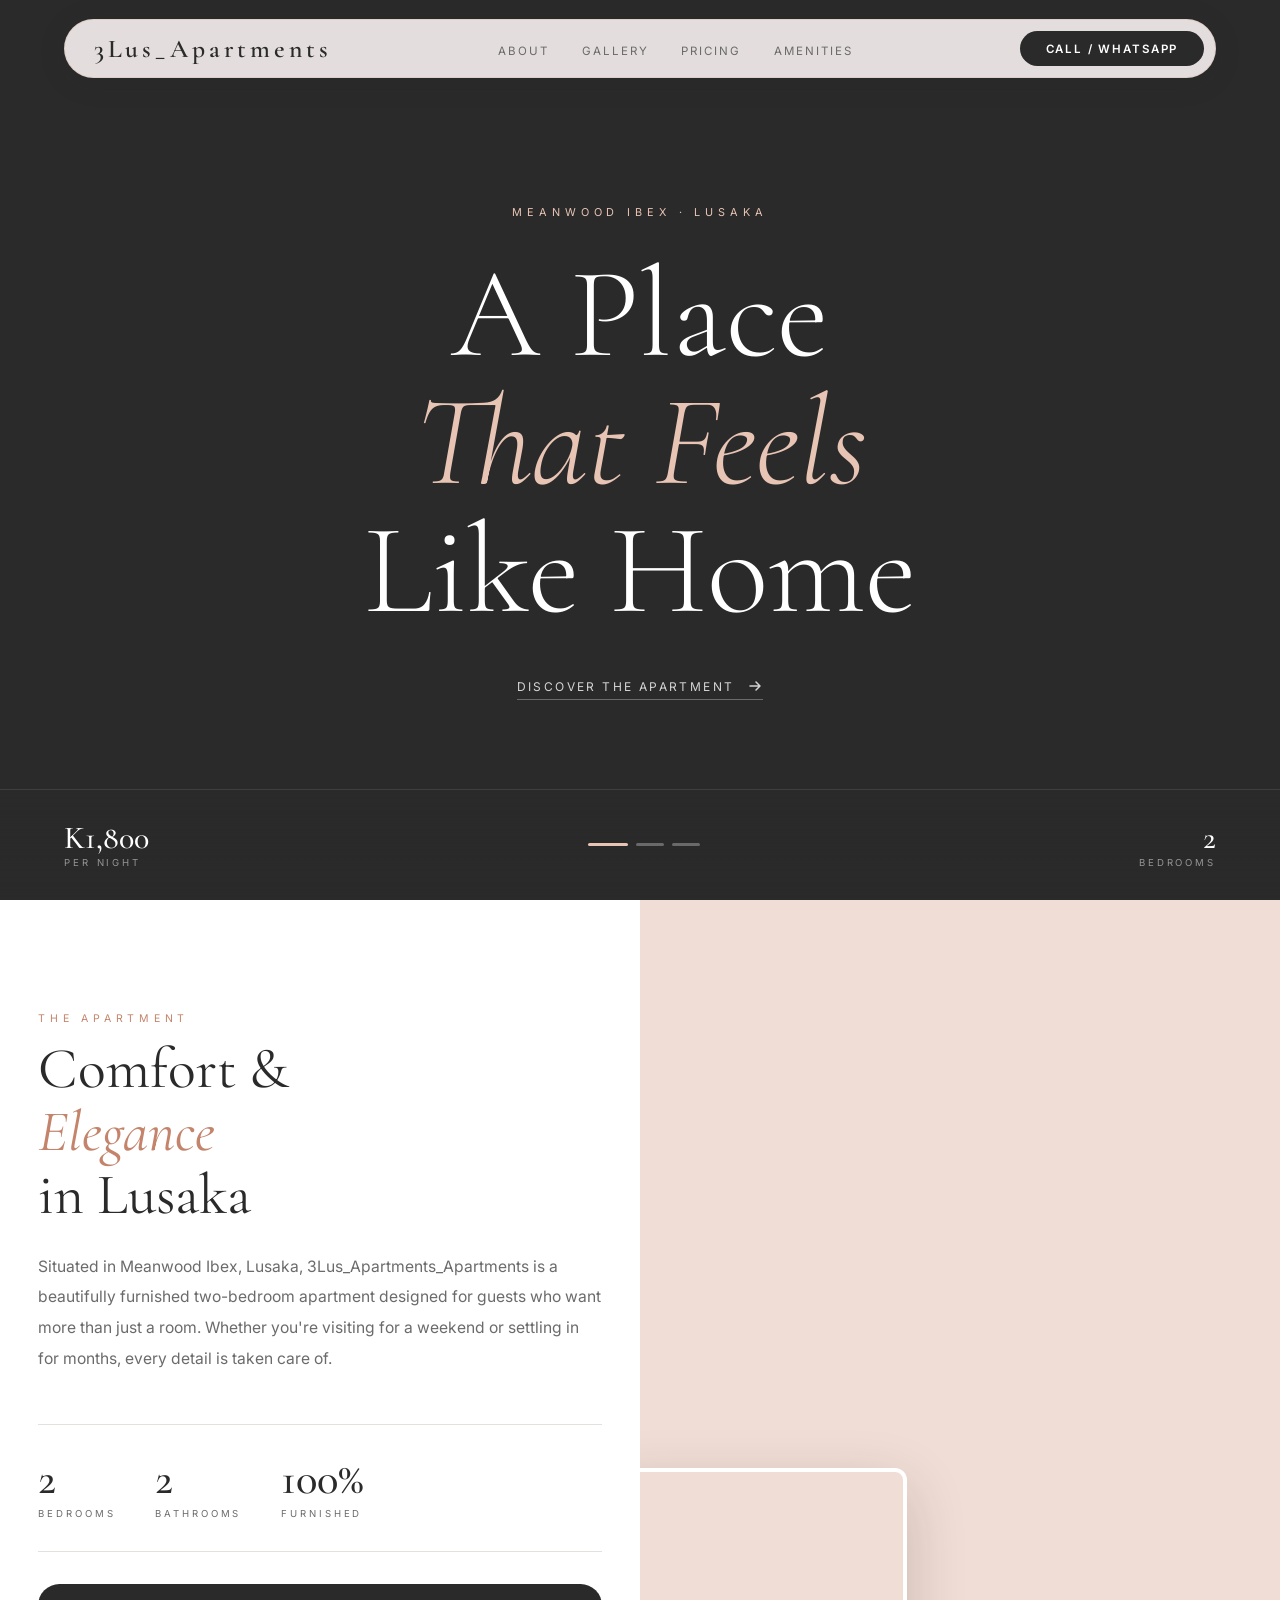
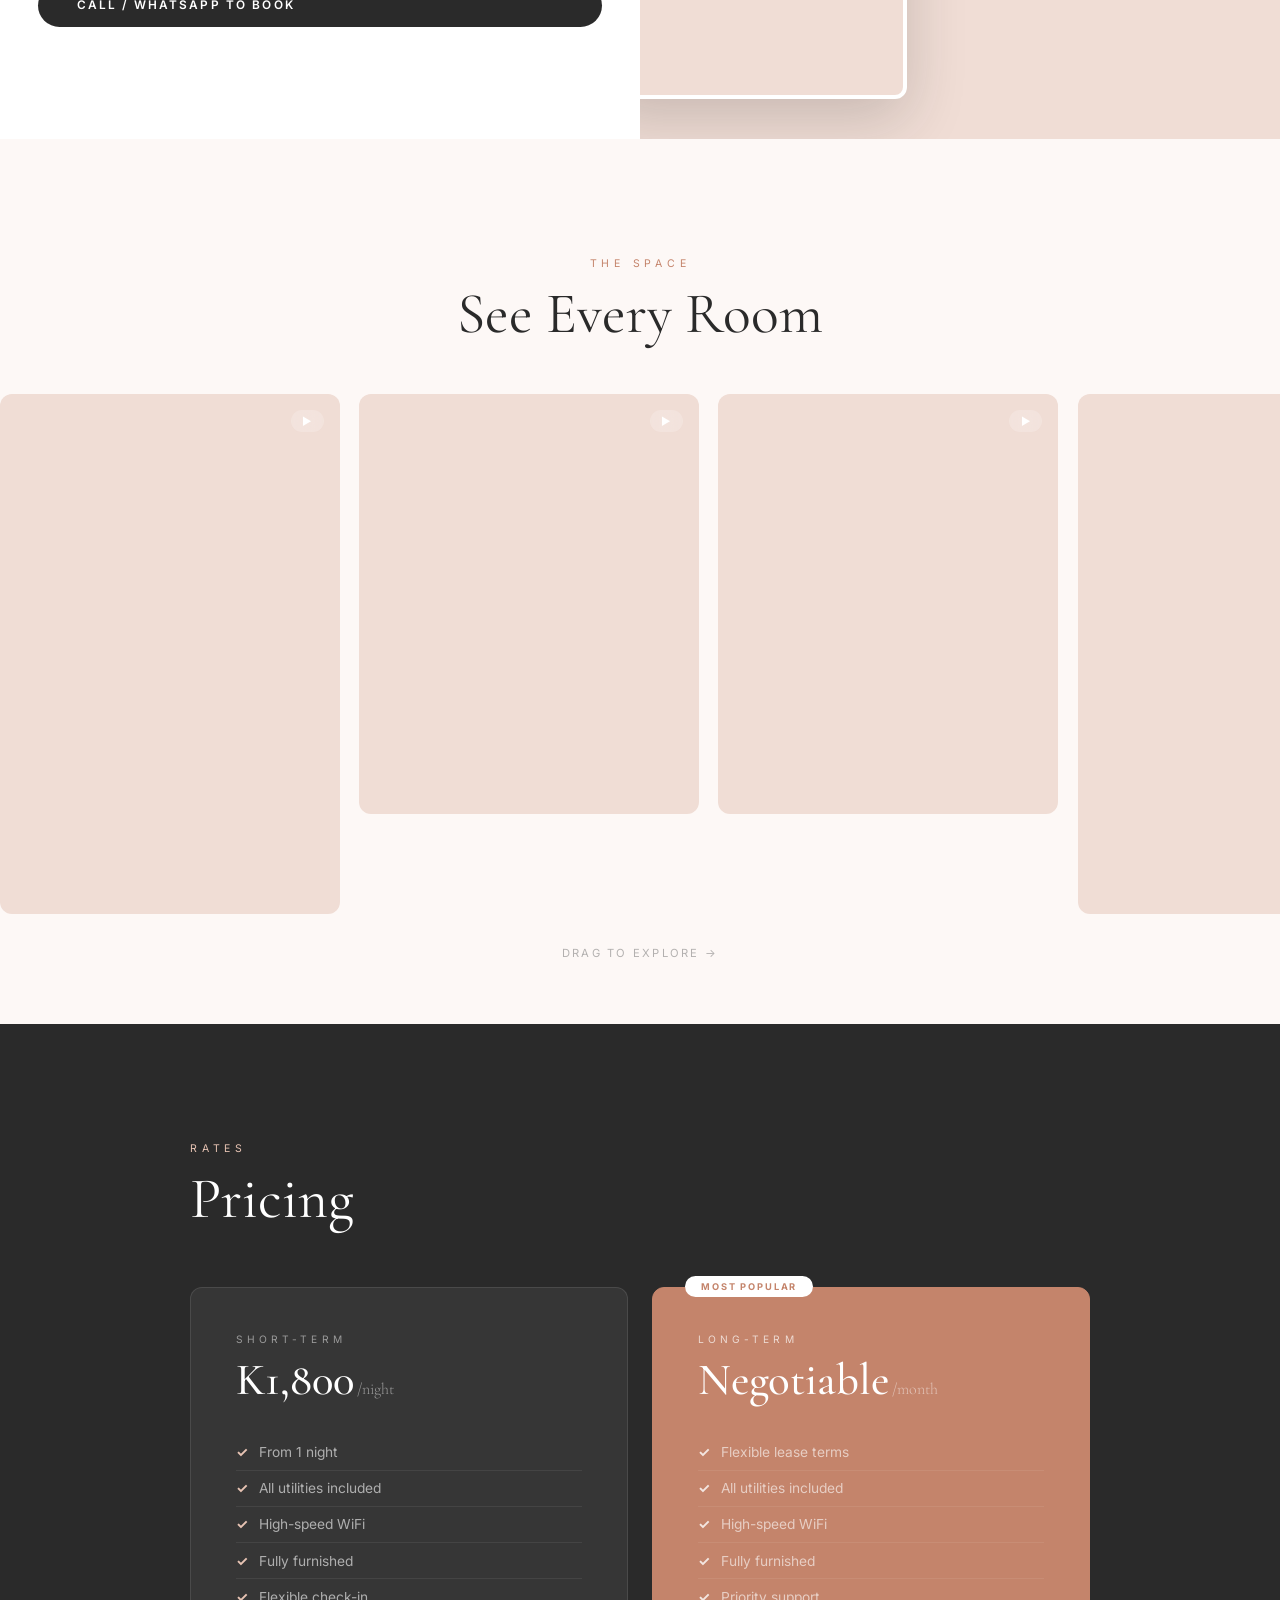
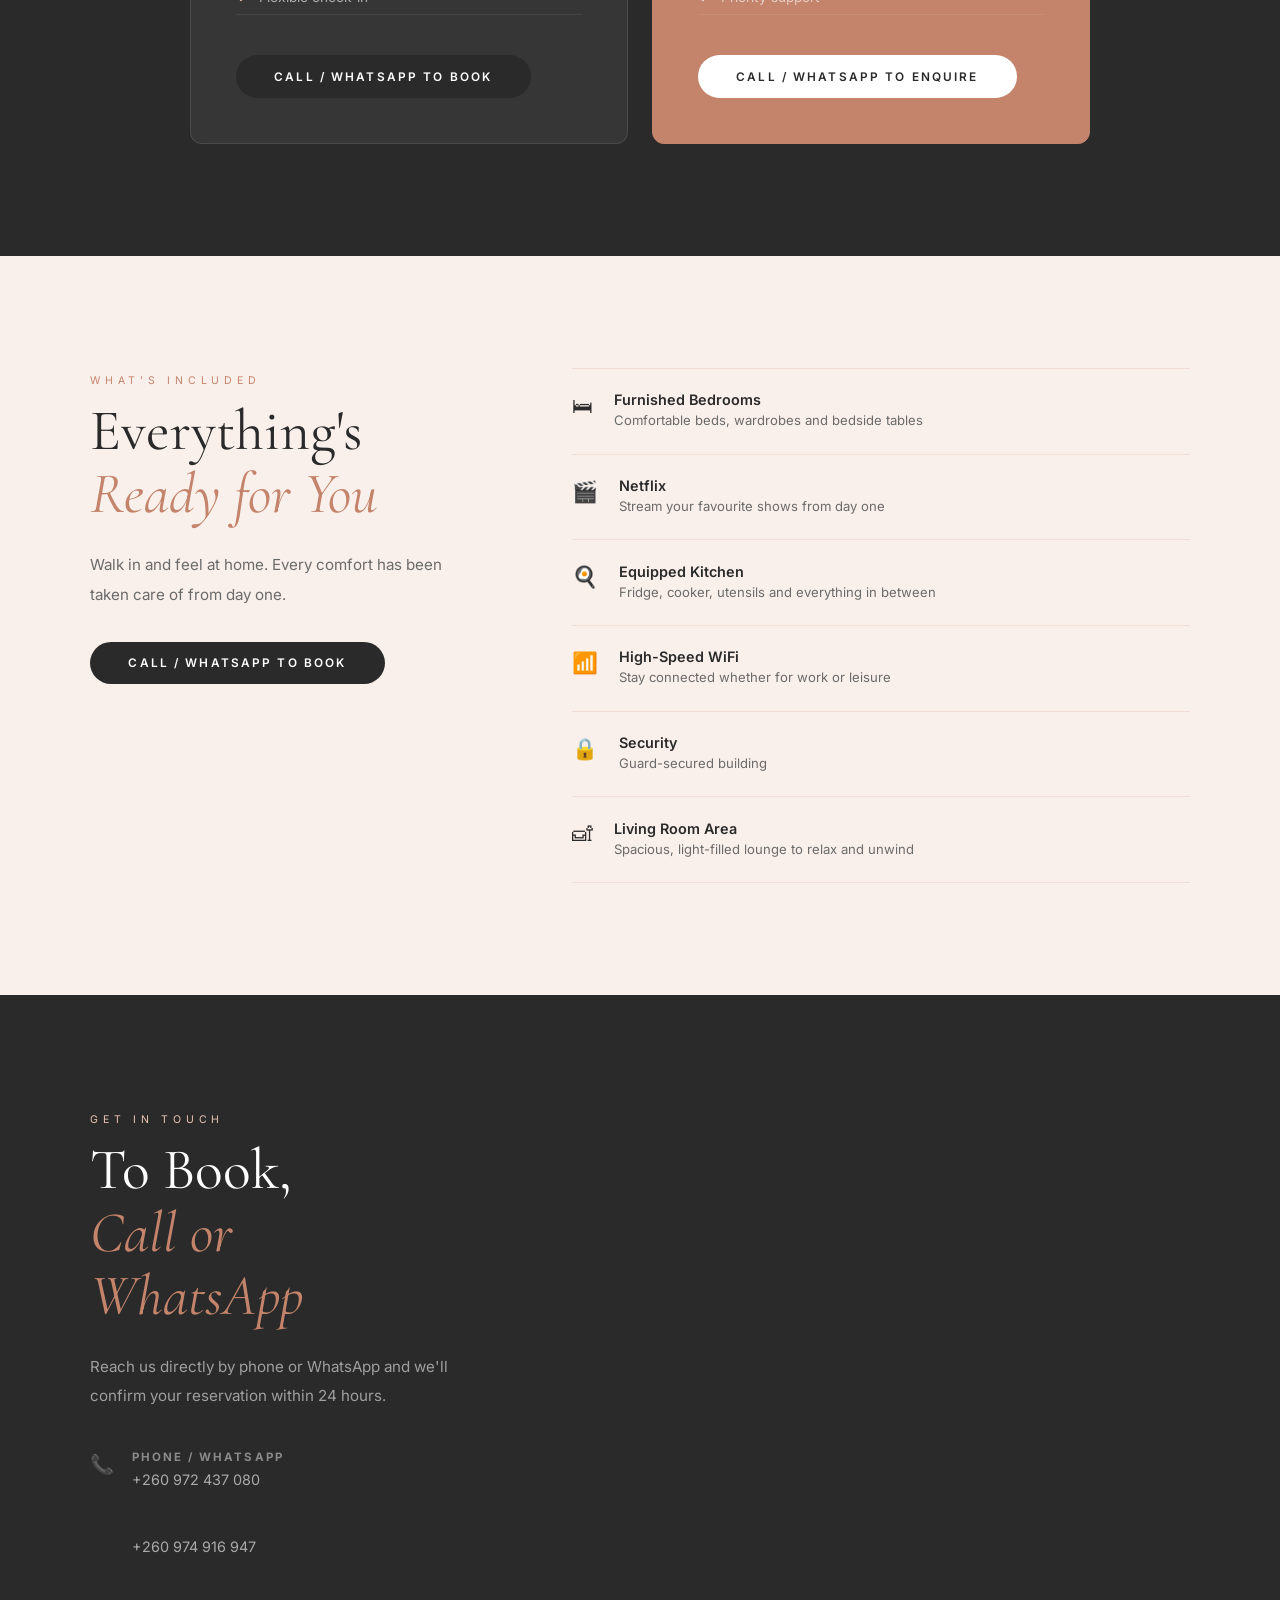
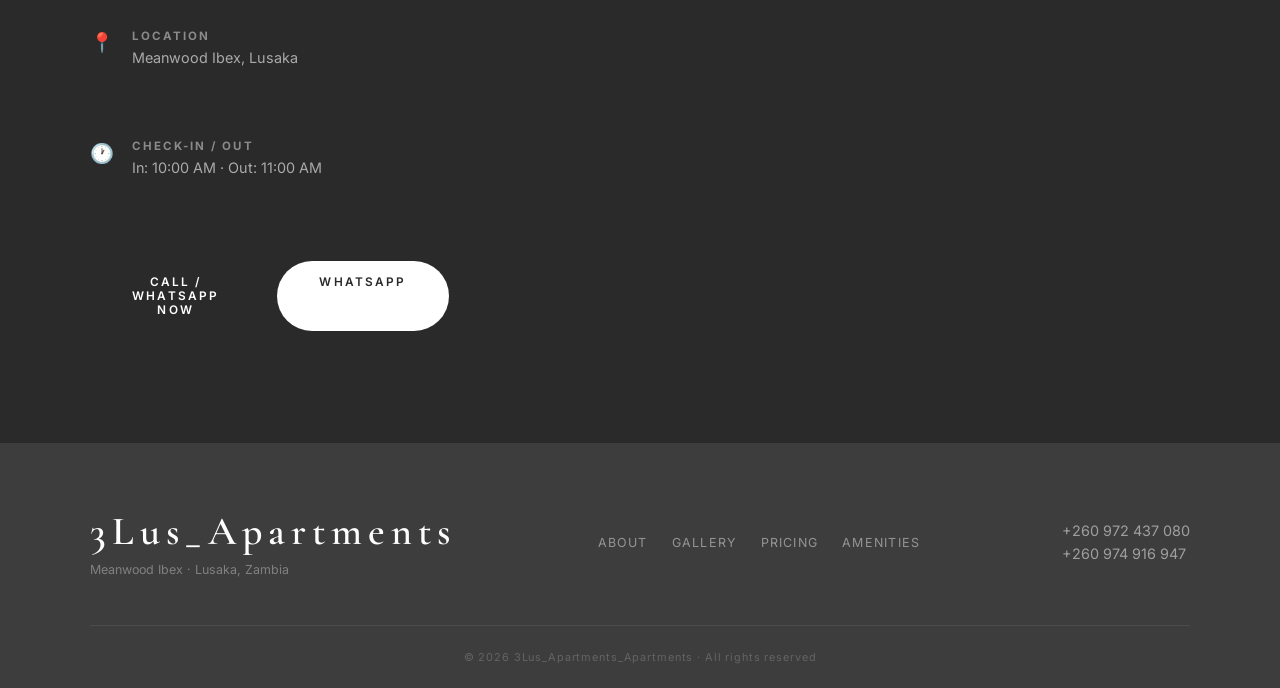
==== commit 32beea81: "add OG preview image and meta tags for social sharing" ====
--- a/advert.html
+++ b/advert.html
@@ -5,6 +5,16 @@
     <meta name="viewport" content="width=device-width, initial-scale=1.0">
     <title>3Lus_Apartments_Apartments — Meanwood Ibex, Lusaka</title>
     <meta name="description" content="Elegant 2-bedroom fully furnished apartment in Meanwood Ibex, Lusaka. Short & long-term stays from K1,800 per night.">
+    <!-- Open Graph -->
+    <meta property="og:title" content="3Lus_Apartments — Meanwood Ibex, Lusaka">
+    <meta property="og:description" content="Elegant 2-bedroom fully furnished apartment. Short & long-term stays from K1,800/night. WiFi, Netflix, equipped kitchen & more.">
+    <meta property="og:image" content="https://3lus-apartments-site.pages.dev/images/preview.jpg">
+    <meta property="og:url" content="https://3lus-apartments-site.pages.dev/advert">
+    <meta property="og:type" content="website">
+    <meta name="twitter:card" content="summary_large_image">
+    <meta name="twitter:title" content="3Lus_Apartments — Meanwood Ibex, Lusaka">
+    <meta name="twitter:description" content="Elegant 2-bedroom fully furnished apartment. Short & long-term stays from K1,800/night. WiFi, Netflix, equipped kitchen & more.">
+    <meta name="twitter:image" content="https://3lus-apartments-site.pages.dev/images/preview.jpg">
     <link rel="preconnect" href="https://fonts.googleapis.com">
     <link rel="preconnect" href="https://fonts.gstatic.com" crossorigin>
     <link href="https://fonts.googleapis.com/css2?family=Cormorant+Garamond:ital,wght@0,300;0,400;0,500;0,600;1,300;1,400;1,500&family=Inter:wght@300;400;500;600&display=swap" rel="stylesheet">
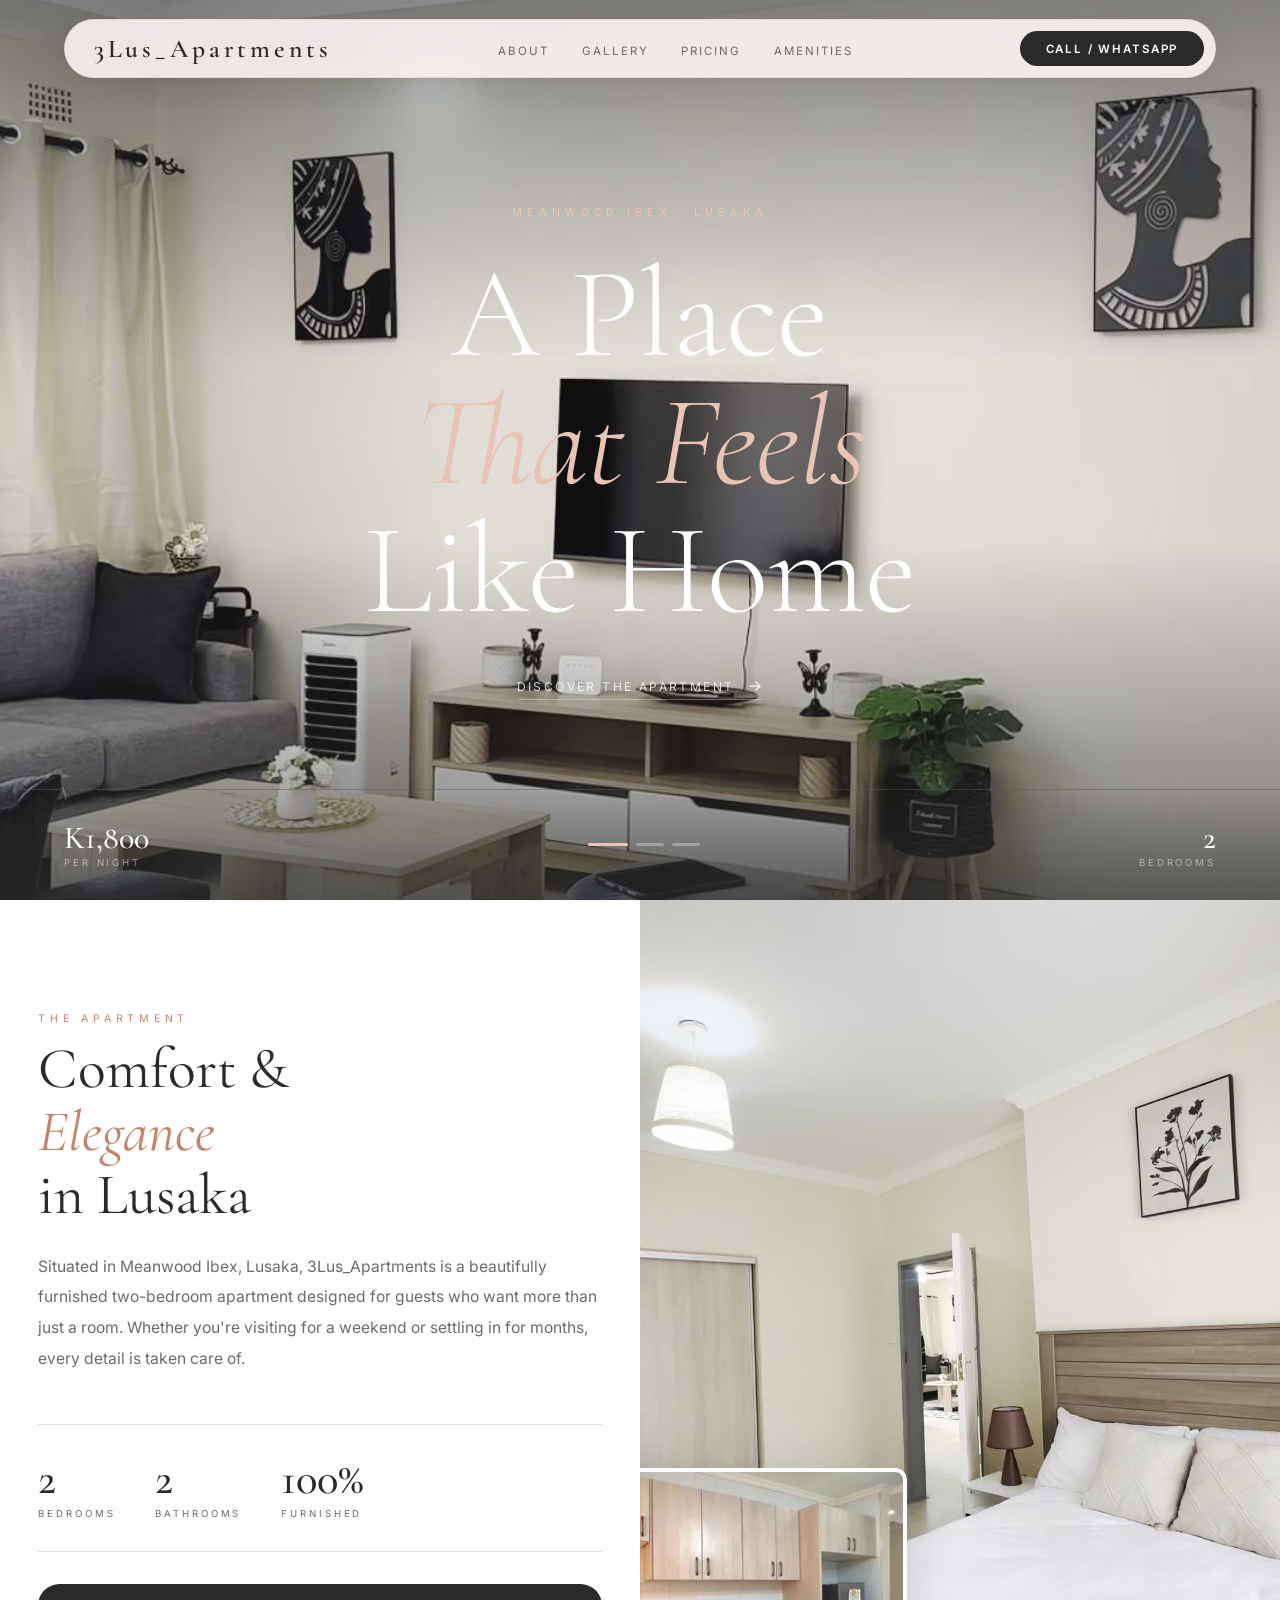
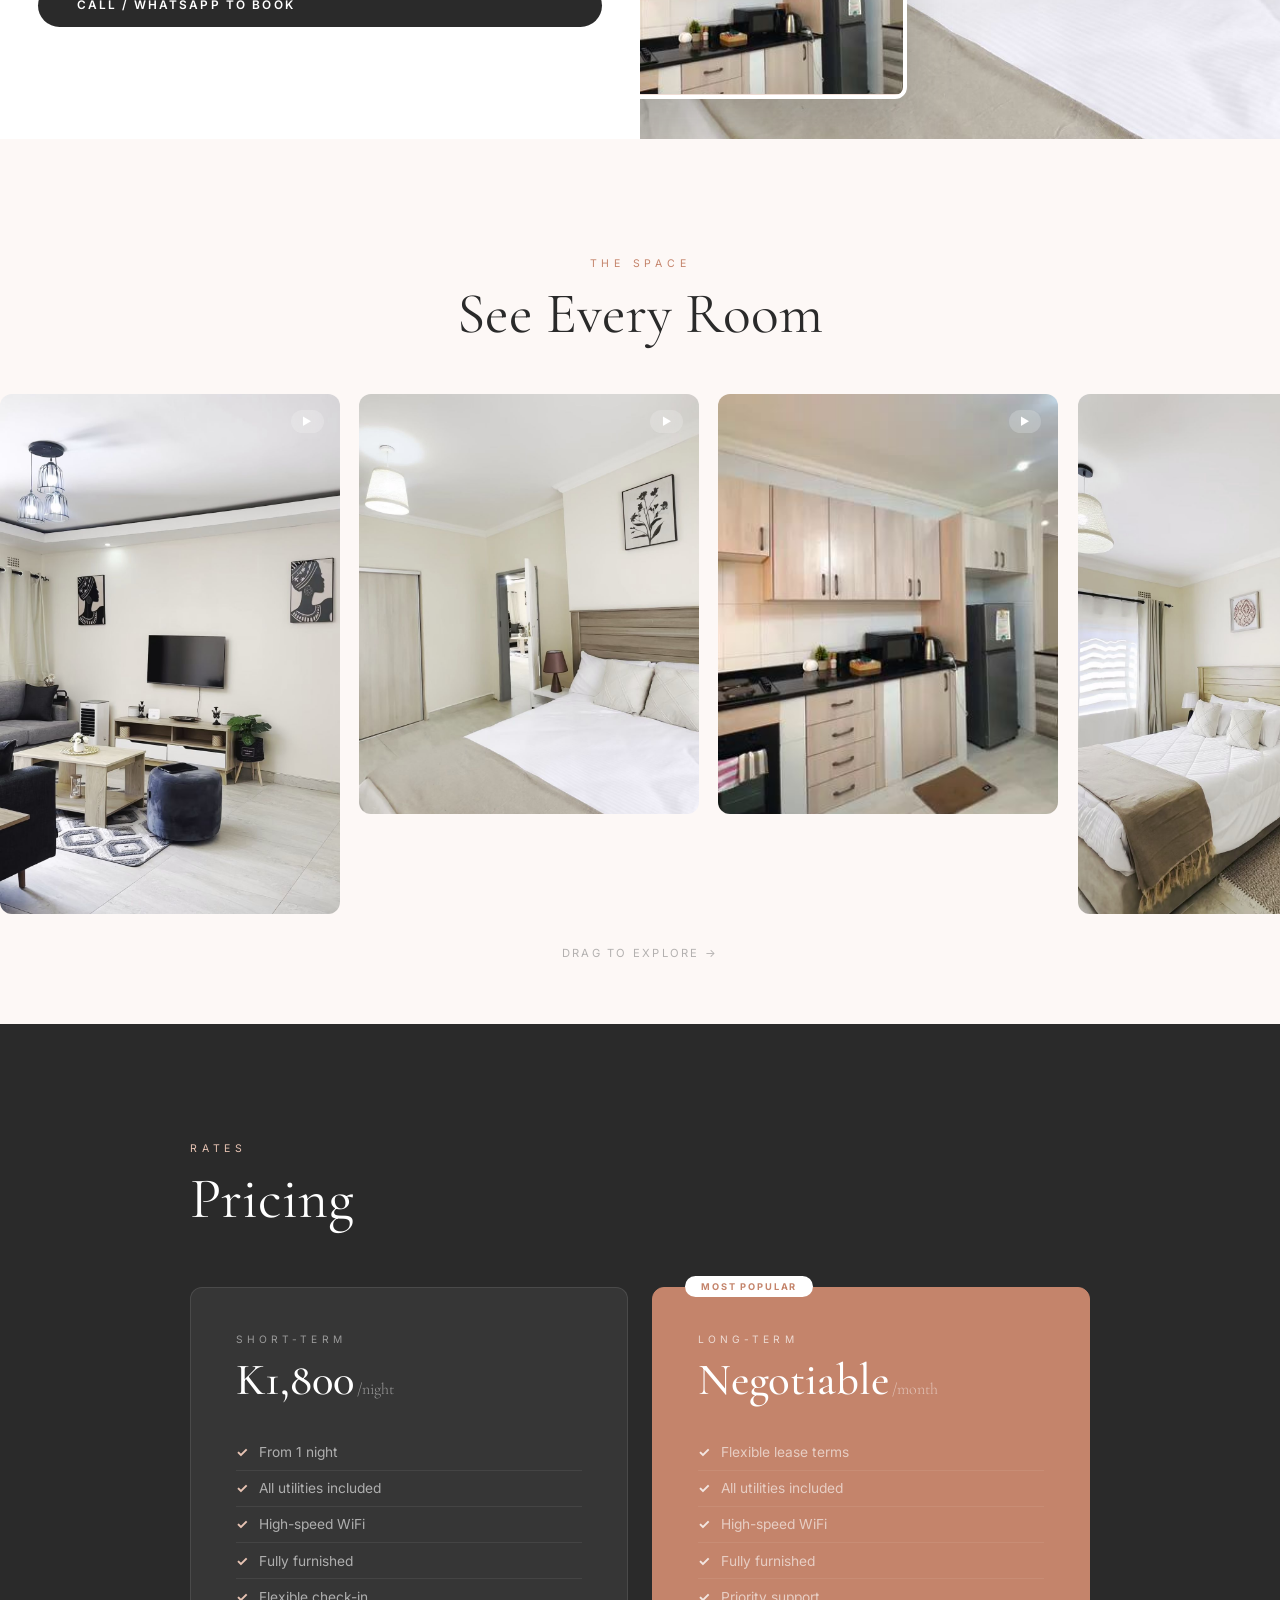
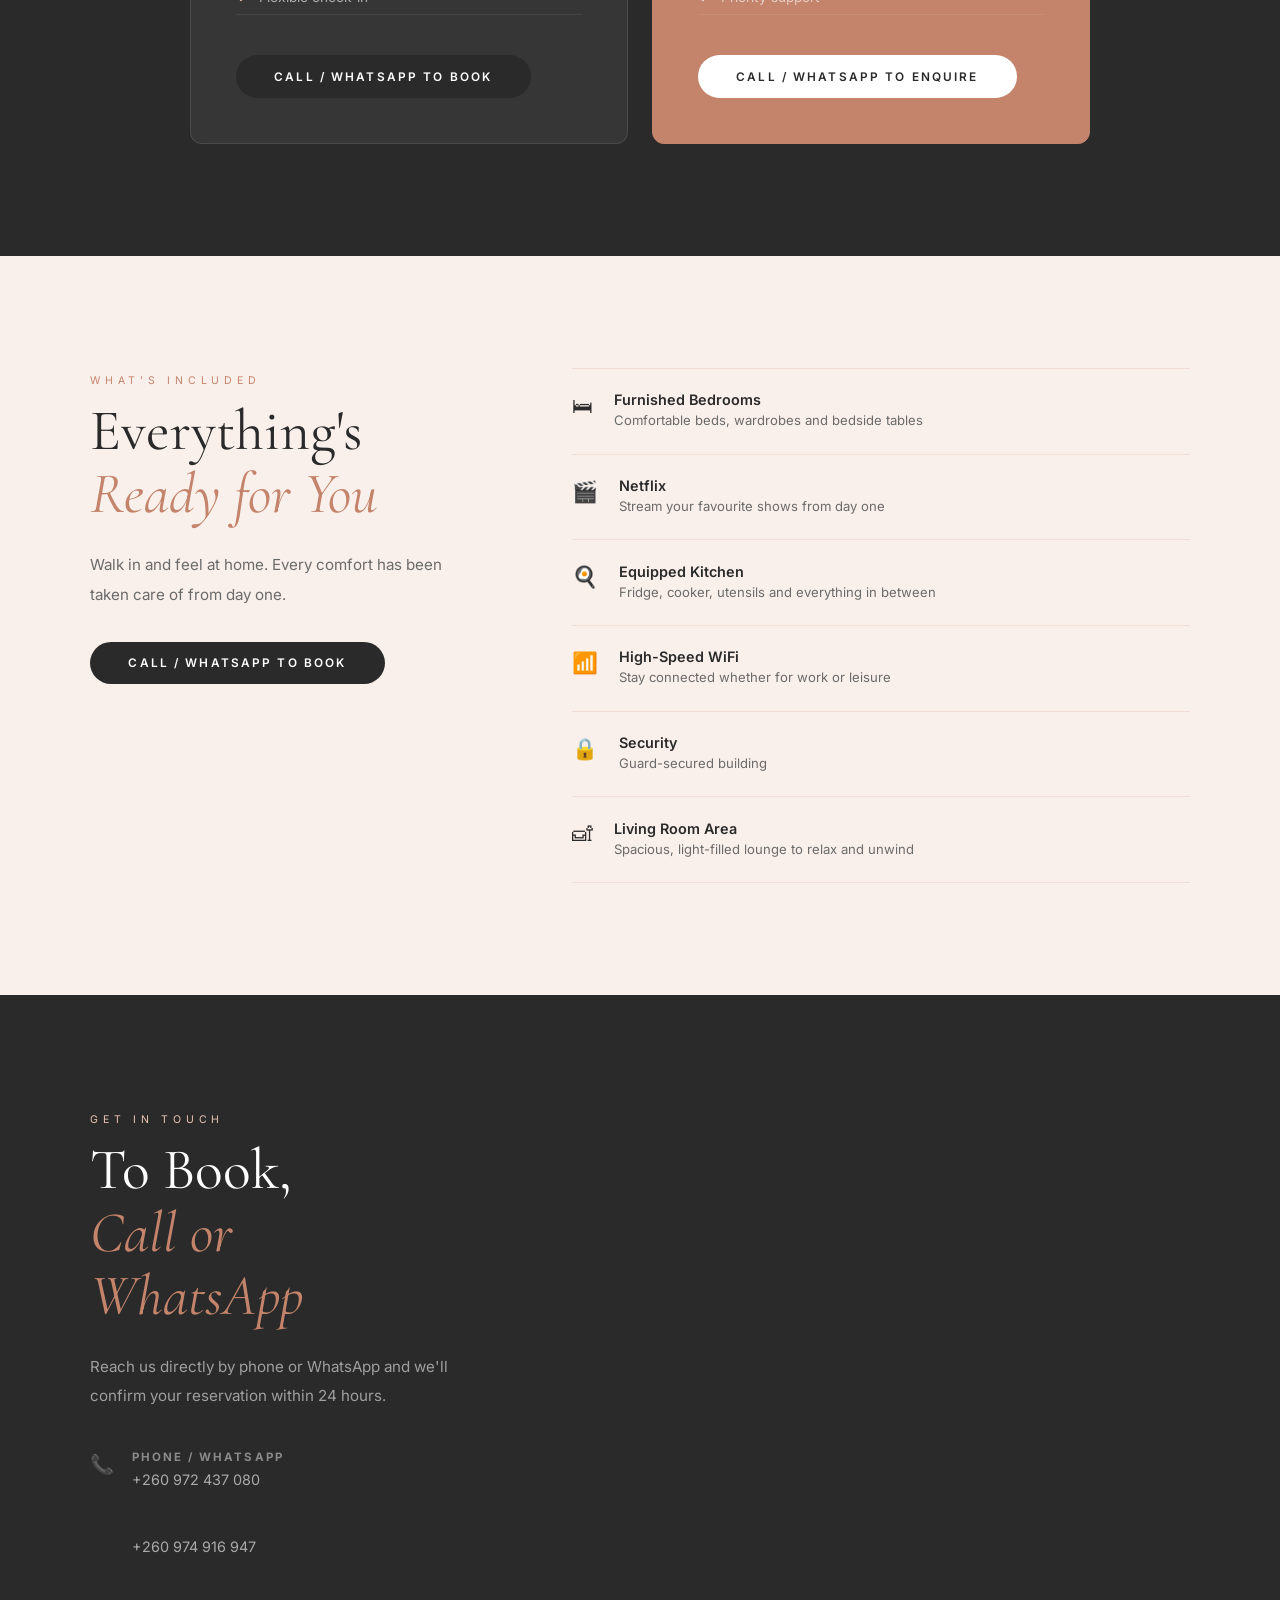
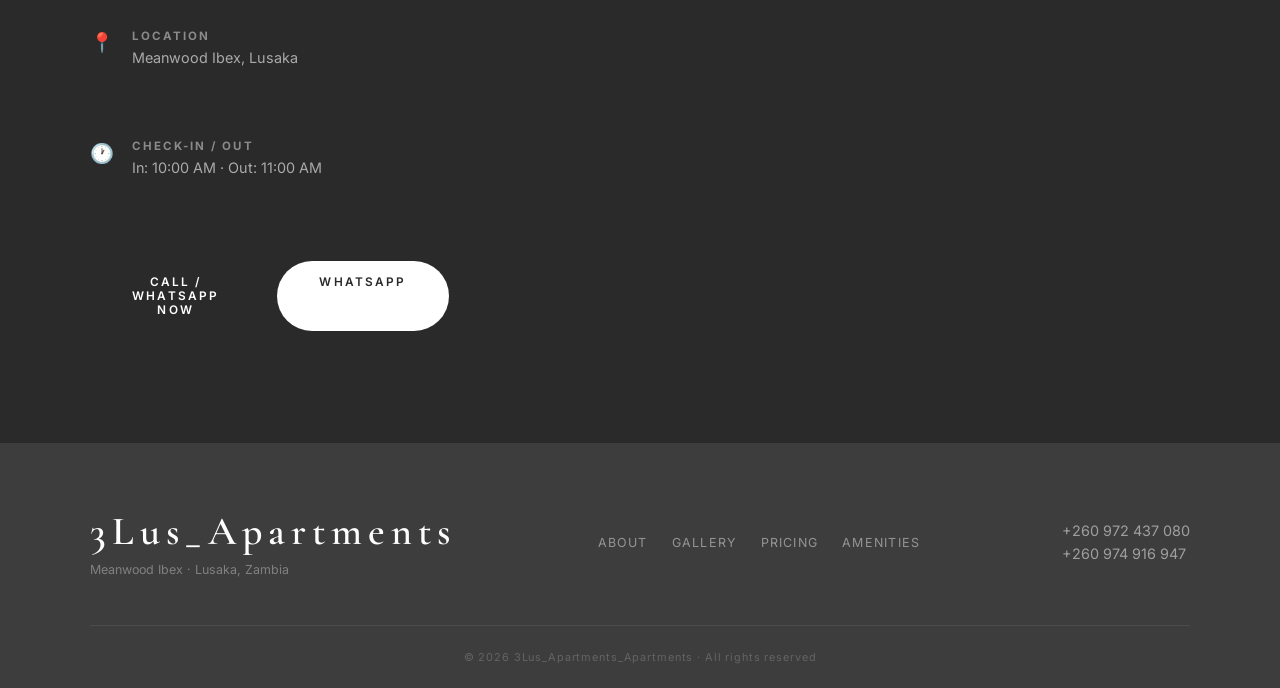
==== commit 12845a91: "apply lazy loading and poster frames to advert.html, fix doubled name Co-Authored-By: Claude Sonnet " ====
--- a/advert.html
+++ b/advert.html
@@ -53,13 +53,13 @@
 <section class="hero" id="top">
     <div class="hero-slides" id="heroSlides">
         <div class="hs active">
-            <video autoplay muted loop playsinline><source src="images/sitting-room.mp4" type="video/mp4"></video>
+            <video autoplay muted loop playsinline poster="images/sitting-room-poster.jpg"><source src="images/sitting-room.mp4" type="video/mp4"></video>
         </div>
         <div class="hs">
-            <video autoplay muted loop playsinline><source src="images/bedroom-1.mp4" type="video/mp4"></video>
+            <video muted loop playsinline poster="images/bedroom-1-poster.jpg"><source data-src="images/bedroom-1.mp4" type="video/mp4"></video>
         </div>
         <div class="hs">
-            <video autoplay muted loop playsinline><source src="images/yard.mp4" type="video/mp4"></video>
+            <video muted loop playsinline poster="images/yard-poster.jpg"><source data-src="images/yard.mp4" type="video/mp4"></video>
         </div>
     </div>
     <div class="hero-veil"></div>
@@ -98,7 +98,7 @@
     <div class="about-text reveal">
         <span class="eyebrow">The Apartment</span>
         <h2 class="section-h">Comfort &amp;<br><em>Elegance</em><br>in Lusaka</h2>
-        <p>Situated in Meanwood Ibex, Lusaka, 3Lus_Apartments_Apartments is a beautifully furnished two-bedroom apartment designed for guests who want more than just a room. Whether you're visiting for a weekend or settling in for months, every detail is taken care of.</p>
+        <p>Situated in Meanwood Ibex, Lusaka, 3Lus_Apartments is a beautifully furnished two-bedroom apartment designed for guests who want more than just a room. Whether you're visiting for a weekend or settling in for months, every detail is taken care of.</p>
         <div class="about-nums">
             <div class="an"><strong>2</strong><span>Bedrooms</span></div>
             <div class="an"><strong>2</strong><span>Bathrooms</span></div>
@@ -107,9 +107,9 @@
         <a href="tel:+260972437080" class="btn-solid">Call / WhatsApp to Book</a>
     </div>
     <div class="about-img reveal reveal-d2">
-        <video autoplay muted loop playsinline style="width:100%;height:100%;object-fit:cover;"><source src="images/bedroom-1.mp4" type="video/mp4"></video>
+        <video autoplay muted loop playsinline poster="images/bedroom-1-poster.jpg" style="width:100%;height:100%;object-fit:cover;"><source src="images/bedroom-1.mp4" type="video/mp4"></video>
         <div class="about-img-float">
-            <video autoplay muted loop playsinline style="position:absolute;top:0;left:0;width:100%;height:100%;object-fit:cover;"><source src="images/kitchen.mp4" type="video/mp4"></video>
+            <video autoplay muted loop playsinline poster="images/kitchen-poster.jpg" style="position:absolute;top:0;left:0;width:100%;height:100%;object-fit:cover;"><source src="images/kitchen.mp4" type="video/mp4"></video>
         </div>
     </div>
 </section>
@@ -122,37 +122,37 @@
     </div>
     <div class="gallery-scroll" id="galleryScroll">
         <div class="gcard tall" data-i="0">
-            <video autoplay muted loop playsinline><source src="images/sitting-room.mp4" type="video/mp4"></video>
+            <video muted loop playsinline poster="images/sitting-room-poster.jpg"><source data-src="images/sitting-room.mp4" type="video/mp4"></video>
             <span class="gcard-play">▶</span>
             <div class="gcard-label">Sitting Room</div>
         </div>
         <div class="gcard" data-i="1">
-            <video autoplay muted loop playsinline><source src="images/bedroom-1.mp4" type="video/mp4"></video>
+            <video muted loop playsinline poster="images/bedroom-1-poster.jpg"><source data-src="images/bedroom-1.mp4" type="video/mp4"></video>
             <span class="gcard-play">▶</span>
             <div class="gcard-label">Bedroom 1</div>
         </div>
         <div class="gcard" data-i="2">
-            <video autoplay muted loop playsinline><source src="images/kitchen.mp4" type="video/mp4"></video>
+            <video muted loop playsinline poster="images/kitchen-poster.jpg"><source data-src="images/kitchen.mp4" type="video/mp4"></video>
             <span class="gcard-play">▶</span>
             <div class="gcard-label">Kitchen</div>
         </div>
         <div class="gcard tall" data-i="3">
-            <video autoplay muted loop playsinline><source src="images/bedroom-2.mp4" type="video/mp4"></video>
+            <video muted loop playsinline poster="images/bedroom-2-poster.jpg"><source data-src="images/bedroom-2.mp4" type="video/mp4"></video>
             <span class="gcard-play">▶</span>
             <div class="gcard-label">Bedroom 2</div>
         </div>
         <div class="gcard" data-i="4">
-            <video autoplay muted loop playsinline><source src="images/bathroom-1.mp4" type="video/mp4"></video>
+            <video muted loop playsinline poster="images/bathroom-1-poster.jpg"><source data-src="images/bathroom-1.mp4" type="video/mp4"></video>
             <span class="gcard-play">▶</span>
             <div class="gcard-label">Bathroom 1</div>
         </div>
         <div class="gcard" data-i="5">
-            <video autoplay muted loop playsinline><source src="images/bathroom-2.mp4" type="video/mp4"></video>
+            <video muted loop playsinline poster="images/bathroom-2-poster.jpg"><source data-src="images/bathroom-2.mp4" type="video/mp4"></video>
             <span class="gcard-play">▶</span>
             <div class="gcard-label">Bathroom 2</div>
         </div>
         <div class="gcard" data-i="6">
-            <video autoplay muted loop playsinline><source src="images/yard.mp4" type="video/mp4"></video>
+            <video muted loop playsinline poster="images/yard-poster.jpg"><source data-src="images/yard.mp4" type="video/mp4"></video>
             <span class="gcard-play">▶</span>
             <div class="gcard-label">Yard</div>
         </div>
--- a/styles.css
+++ b/styles.css
@@ -15,6 +15,7 @@
     --r2:    100px;
 }
 *,*::before,*::after{margin:0;padding:0;box-sizing:border-box}
+video{display:block;border:none;outline:none}
 html{scroll-behavior:smooth}
 body{font-family:'Inter',sans-serif;background:var(--bw);color:var(--ch);overflow-x:hidden}
 
@@ -104,7 +105,7 @@
 }
 .hero-veil{
     position:absolute;inset:0;
-    background:linear-gradient(to bottom,rgba(42,42,42,.5) 0%,rgba(42,42,42,.25) 50%,rgba(42,42,42,.6) 100%);
+    background:linear-gradient(to bottom,rgba(42,42,42,.45) 0%,transparent 40%,transparent 60%,rgba(42,42,42,.55) 100%);
 }
 .hero-center{
     position:relative;z-index:1;text-align:center;
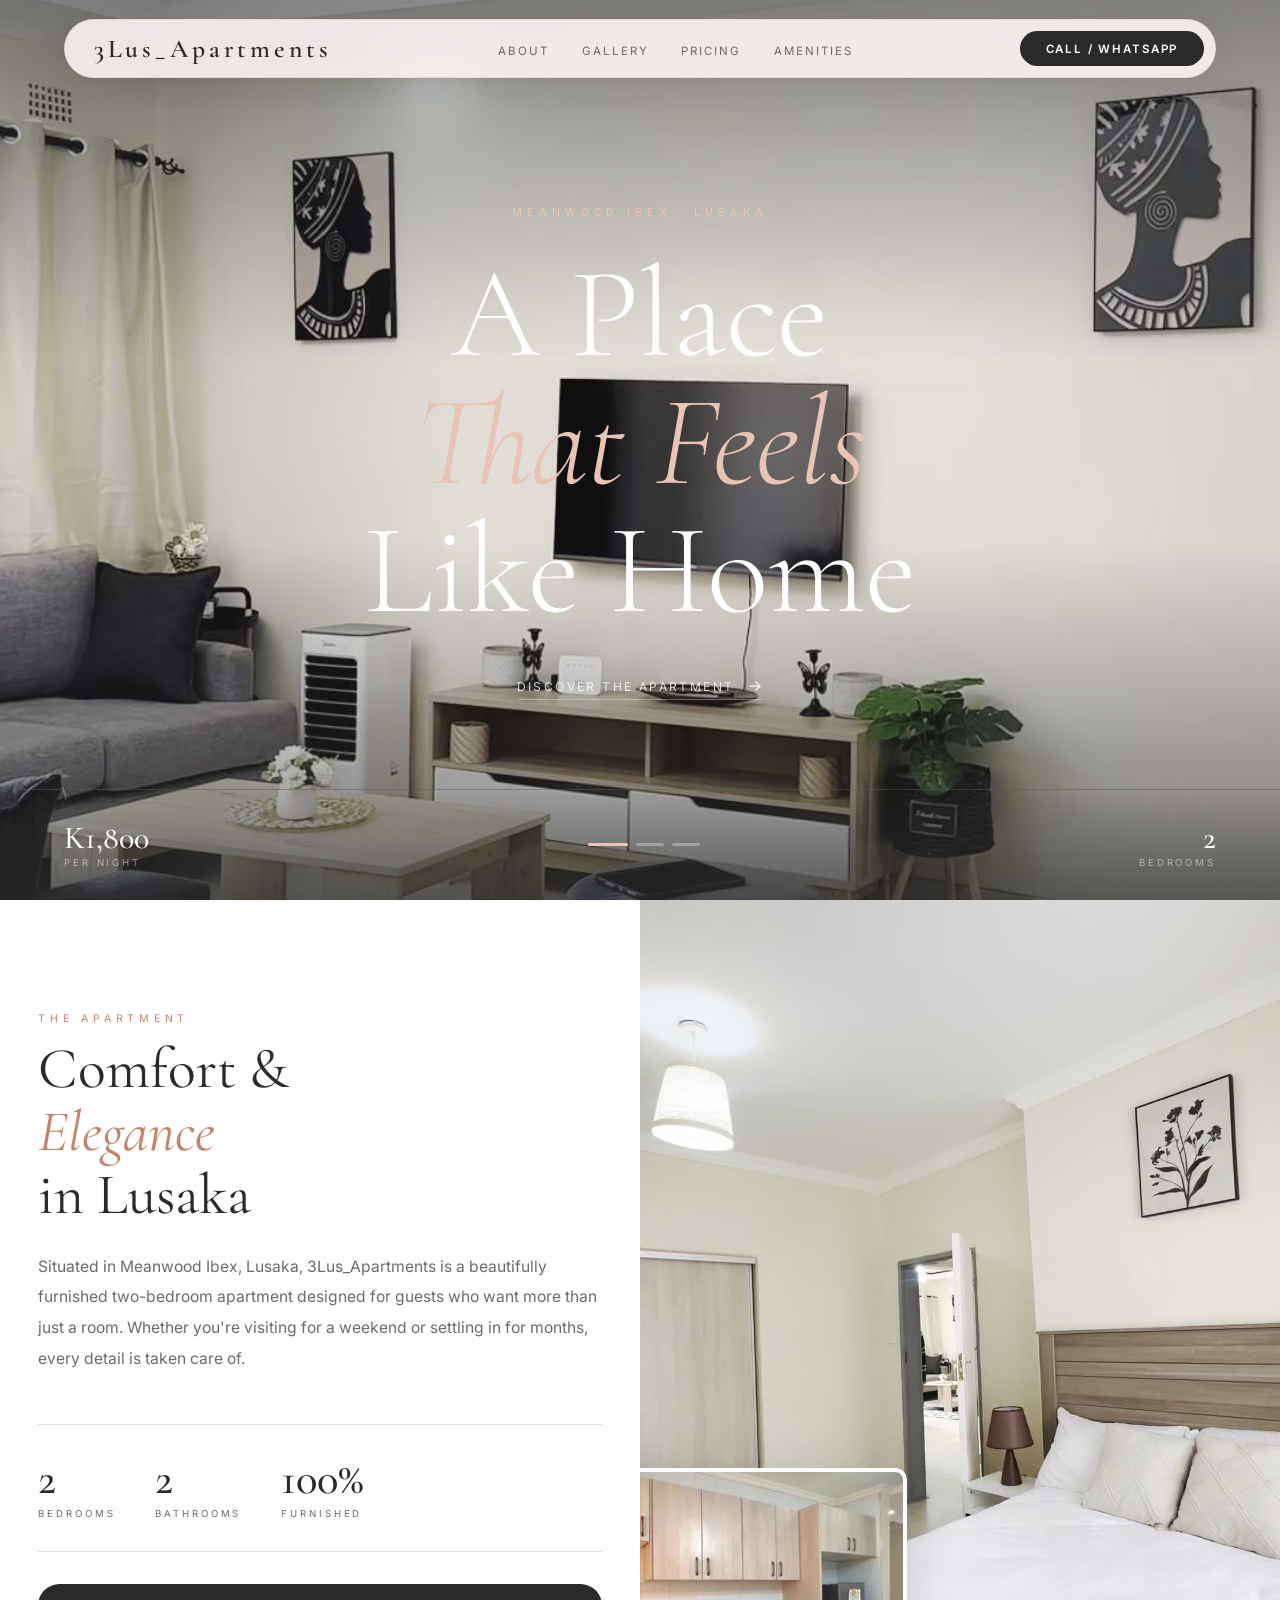
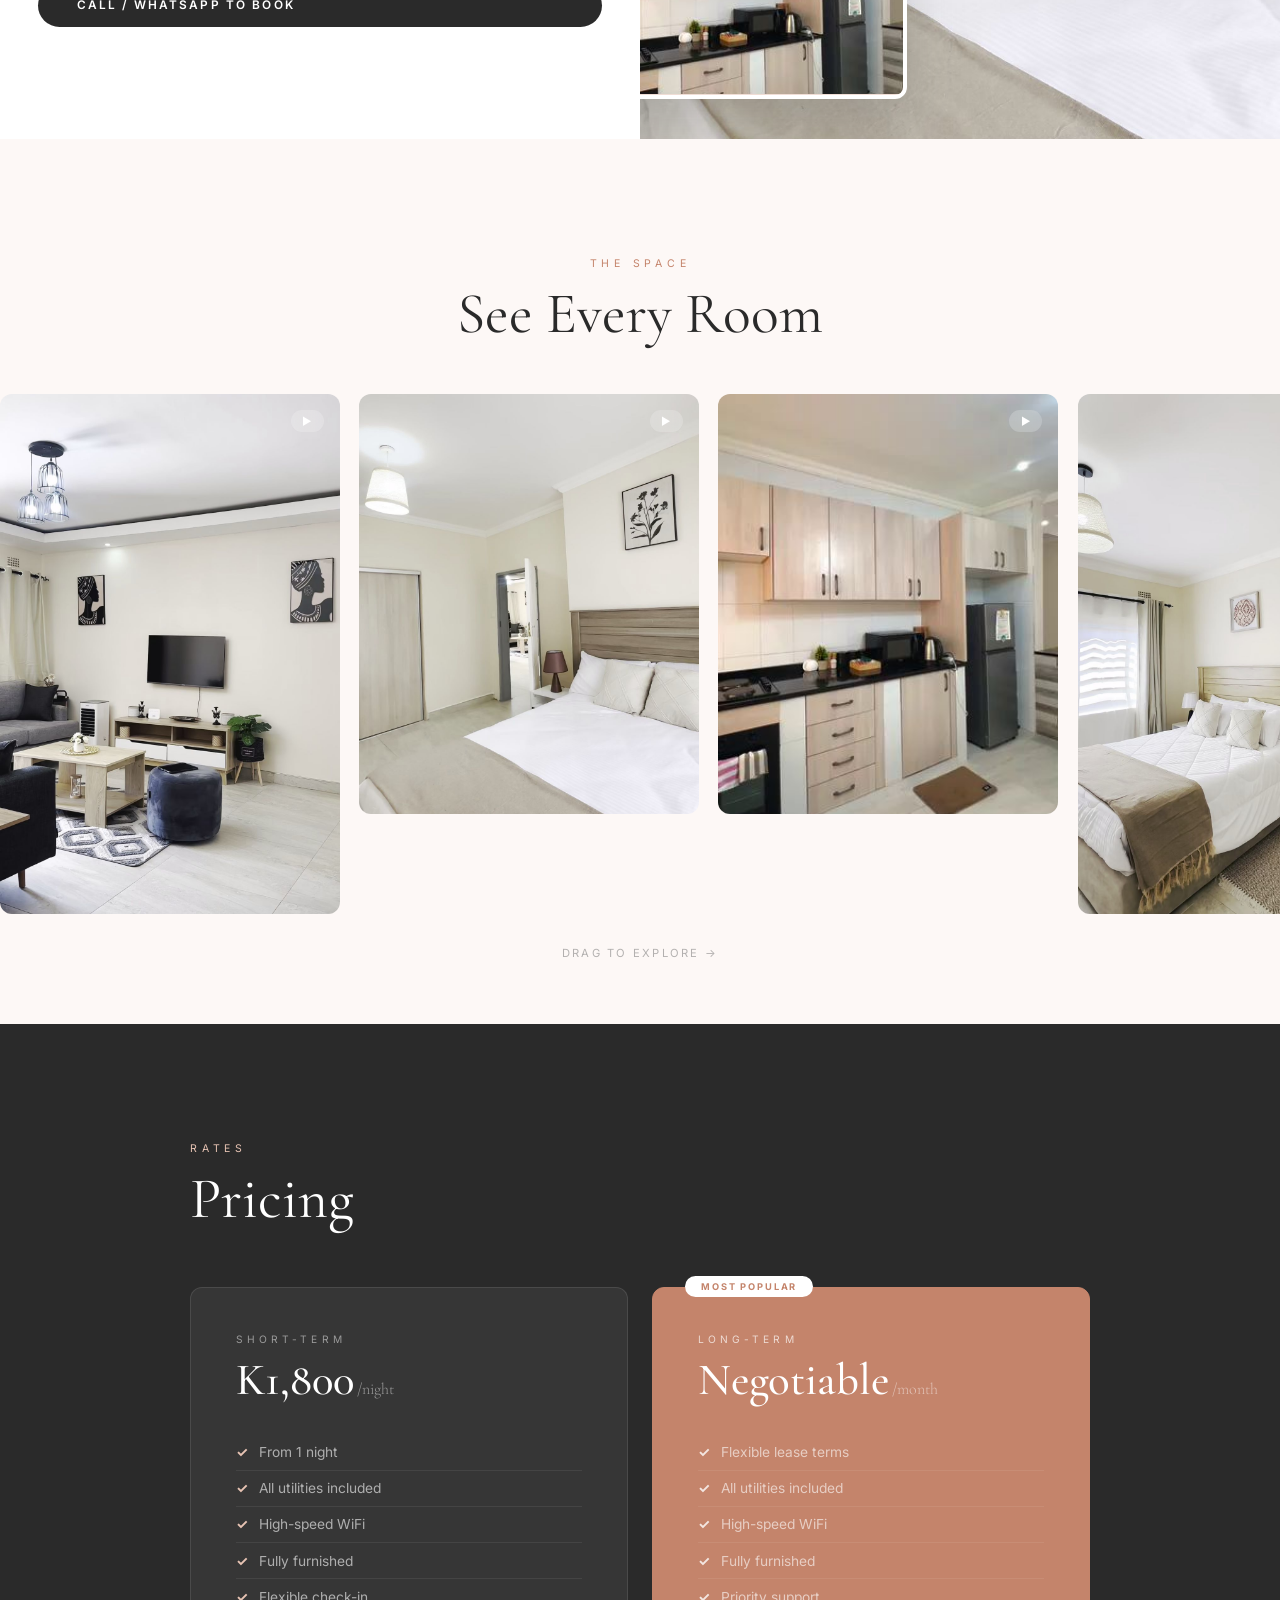
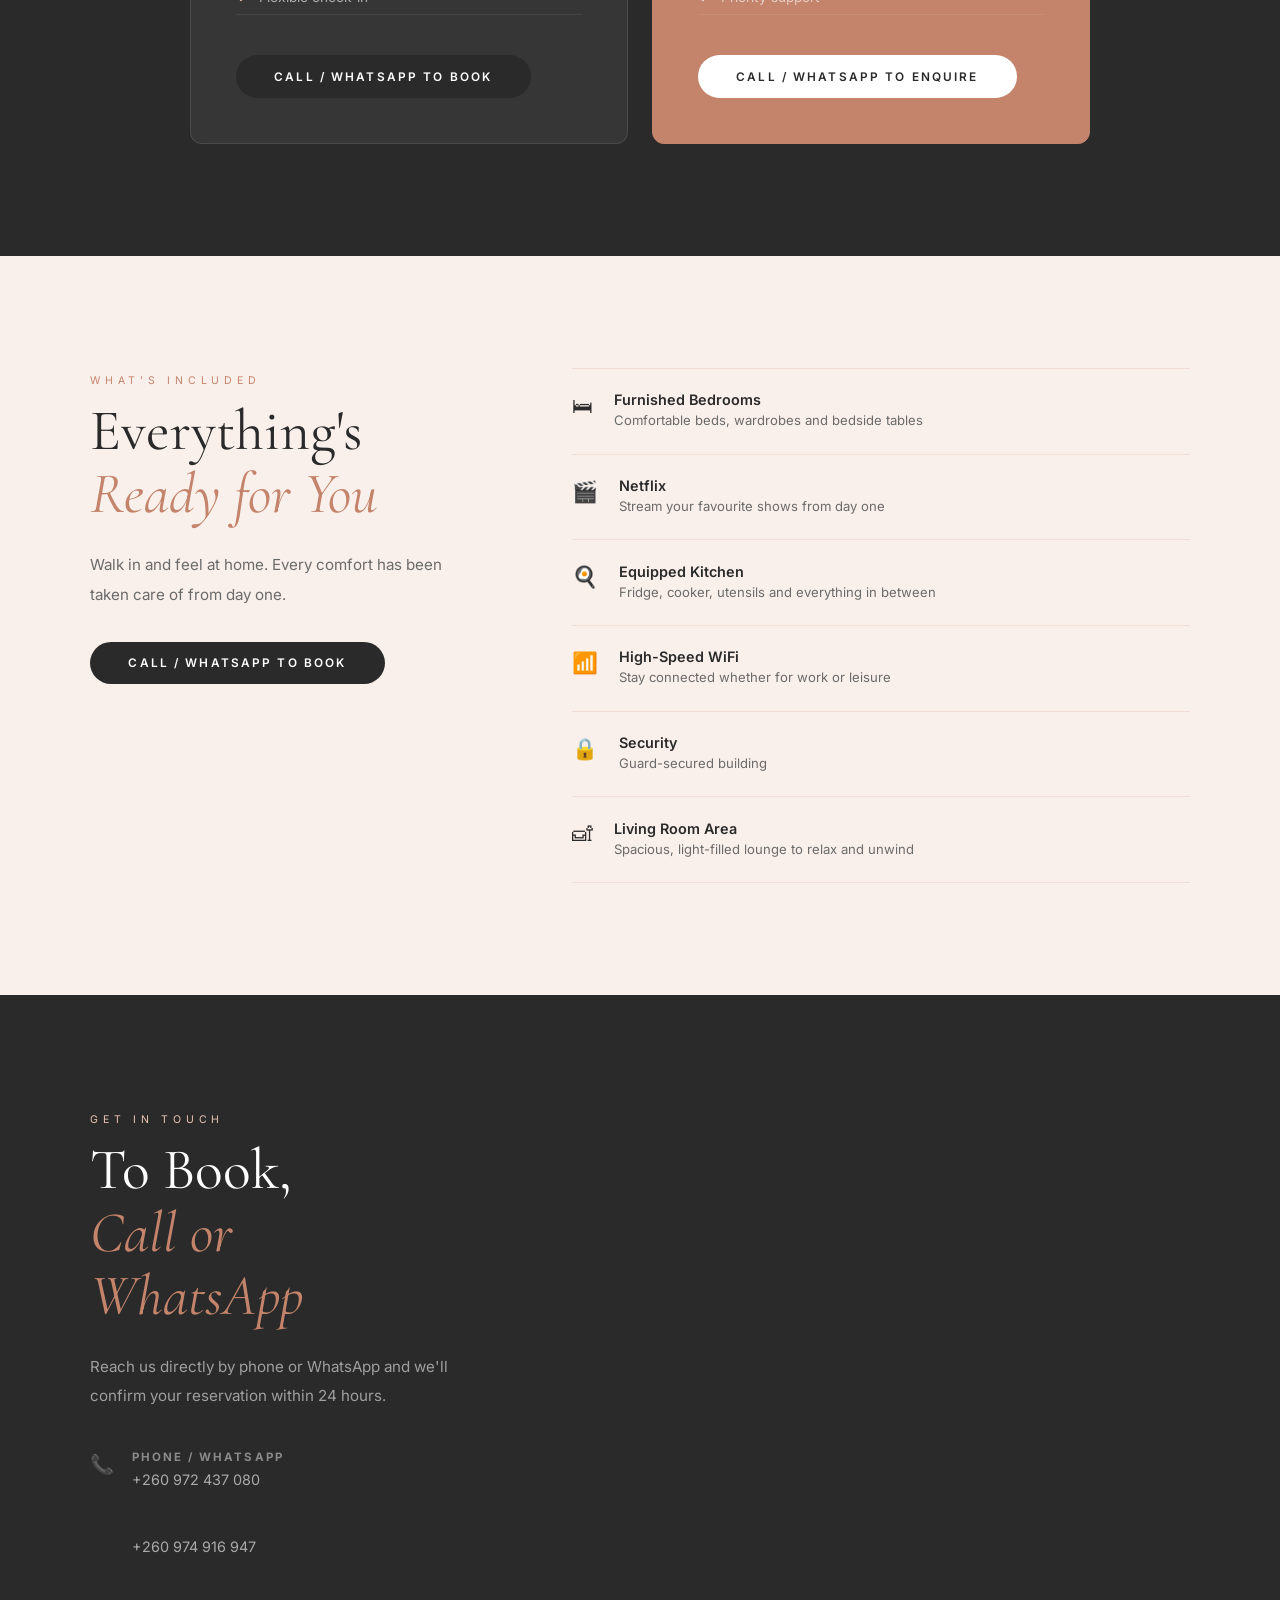
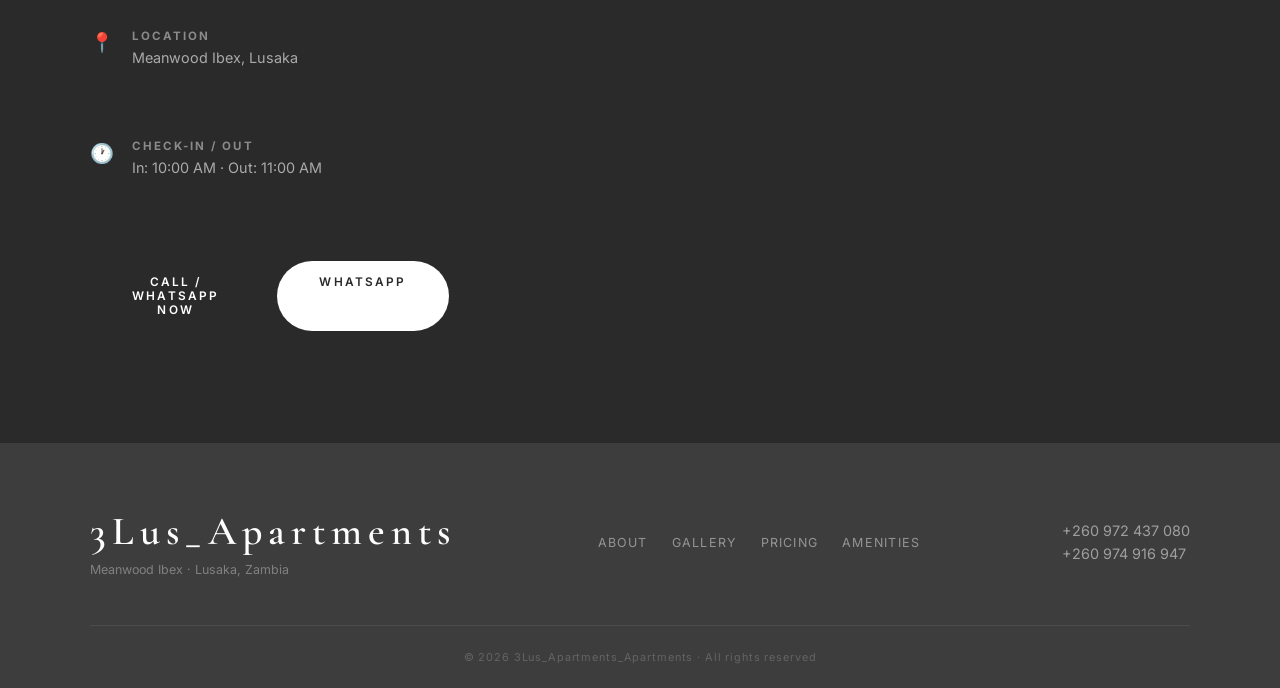
==== commit 25f9f16a: "fix gallery videos not playing: add autoplay attr and wait for canplay event Co-Authored-By: Claude " ====
--- a/advert.html
+++ b/advert.html
@@ -56,10 +56,10 @@
             <video autoplay muted loop playsinline poster="images/sitting-room-poster.jpg"><source src="images/sitting-room.mp4" type="video/mp4"></video>
         </div>
         <div class="hs">
-            <video muted loop playsinline poster="images/bedroom-1-poster.jpg"><source data-src="images/bedroom-1.mp4" type="video/mp4"></video>
+            <video autoplay muted loop playsinline poster="images/bedroom-1-poster.jpg"><source data-src="images/bedroom-1.mp4" type="video/mp4"></video>
         </div>
         <div class="hs">
-            <video muted loop playsinline poster="images/yard-poster.jpg"><source data-src="images/yard.mp4" type="video/mp4"></video>
+            <video autoplay muted loop playsinline poster="images/yard-poster.jpg"><source data-src="images/yard.mp4" type="video/mp4"></video>
         </div>
     </div>
     <div class="hero-veil"></div>
@@ -122,37 +122,37 @@
     </div>
     <div class="gallery-scroll" id="galleryScroll">
         <div class="gcard tall" data-i="0">
-            <video muted loop playsinline poster="images/sitting-room-poster.jpg"><source data-src="images/sitting-room.mp4" type="video/mp4"></video>
+            <video autoplay muted loop playsinline poster="images/sitting-room-poster.jpg"><source data-src="images/sitting-room.mp4" type="video/mp4"></video>
             <span class="gcard-play">▶</span>
             <div class="gcard-label">Sitting Room</div>
         </div>
         <div class="gcard" data-i="1">
-            <video muted loop playsinline poster="images/bedroom-1-poster.jpg"><source data-src="images/bedroom-1.mp4" type="video/mp4"></video>
+            <video autoplay muted loop playsinline poster="images/bedroom-1-poster.jpg"><source data-src="images/bedroom-1.mp4" type="video/mp4"></video>
             <span class="gcard-play">▶</span>
             <div class="gcard-label">Bedroom 1</div>
         </div>
         <div class="gcard" data-i="2">
-            <video muted loop playsinline poster="images/kitchen-poster.jpg"><source data-src="images/kitchen.mp4" type="video/mp4"></video>
+            <video autoplay muted loop playsinline poster="images/kitchen-poster.jpg"><source data-src="images/kitchen.mp4" type="video/mp4"></video>
             <span class="gcard-play">▶</span>
             <div class="gcard-label">Kitchen</div>
         </div>
         <div class="gcard tall" data-i="3">
-            <video muted loop playsinline poster="images/bedroom-2-poster.jpg"><source data-src="images/bedroom-2.mp4" type="video/mp4"></video>
+            <video autoplay muted loop playsinline poster="images/bedroom-2-poster.jpg"><source data-src="images/bedroom-2.mp4" type="video/mp4"></video>
             <span class="gcard-play">▶</span>
             <div class="gcard-label">Bedroom 2</div>
         </div>
         <div class="gcard" data-i="4">
-            <video muted loop playsinline poster="images/bathroom-1-poster.jpg"><source data-src="images/bathroom-1.mp4" type="video/mp4"></video>
+            <video autoplay muted loop playsinline poster="images/bathroom-1-poster.jpg"><source data-src="images/bathroom-1.mp4" type="video/mp4"></video>
             <span class="gcard-play">▶</span>
             <div class="gcard-label">Bathroom 1</div>
         </div>
         <div class="gcard" data-i="5">
-            <video muted loop playsinline poster="images/bathroom-2-poster.jpg"><source data-src="images/bathroom-2.mp4" type="video/mp4"></video>
+            <video autoplay muted loop playsinline poster="images/bathroom-2-poster.jpg"><source data-src="images/bathroom-2.mp4" type="video/mp4"></video>
             <span class="gcard-play">▶</span>
             <div class="gcard-label">Bathroom 2</div>
         </div>
         <div class="gcard" data-i="6">
-            <video muted loop playsinline poster="images/yard-poster.jpg"><source data-src="images/yard.mp4" type="video/mp4"></video>
+            <video autoplay muted loop playsinline poster="images/yard-poster.jpg"><source data-src="images/yard.mp4" type="video/mp4"></video>
             <span class="gcard-play">▶</span>
             <div class="gcard-label">Yard</div>
         </div>
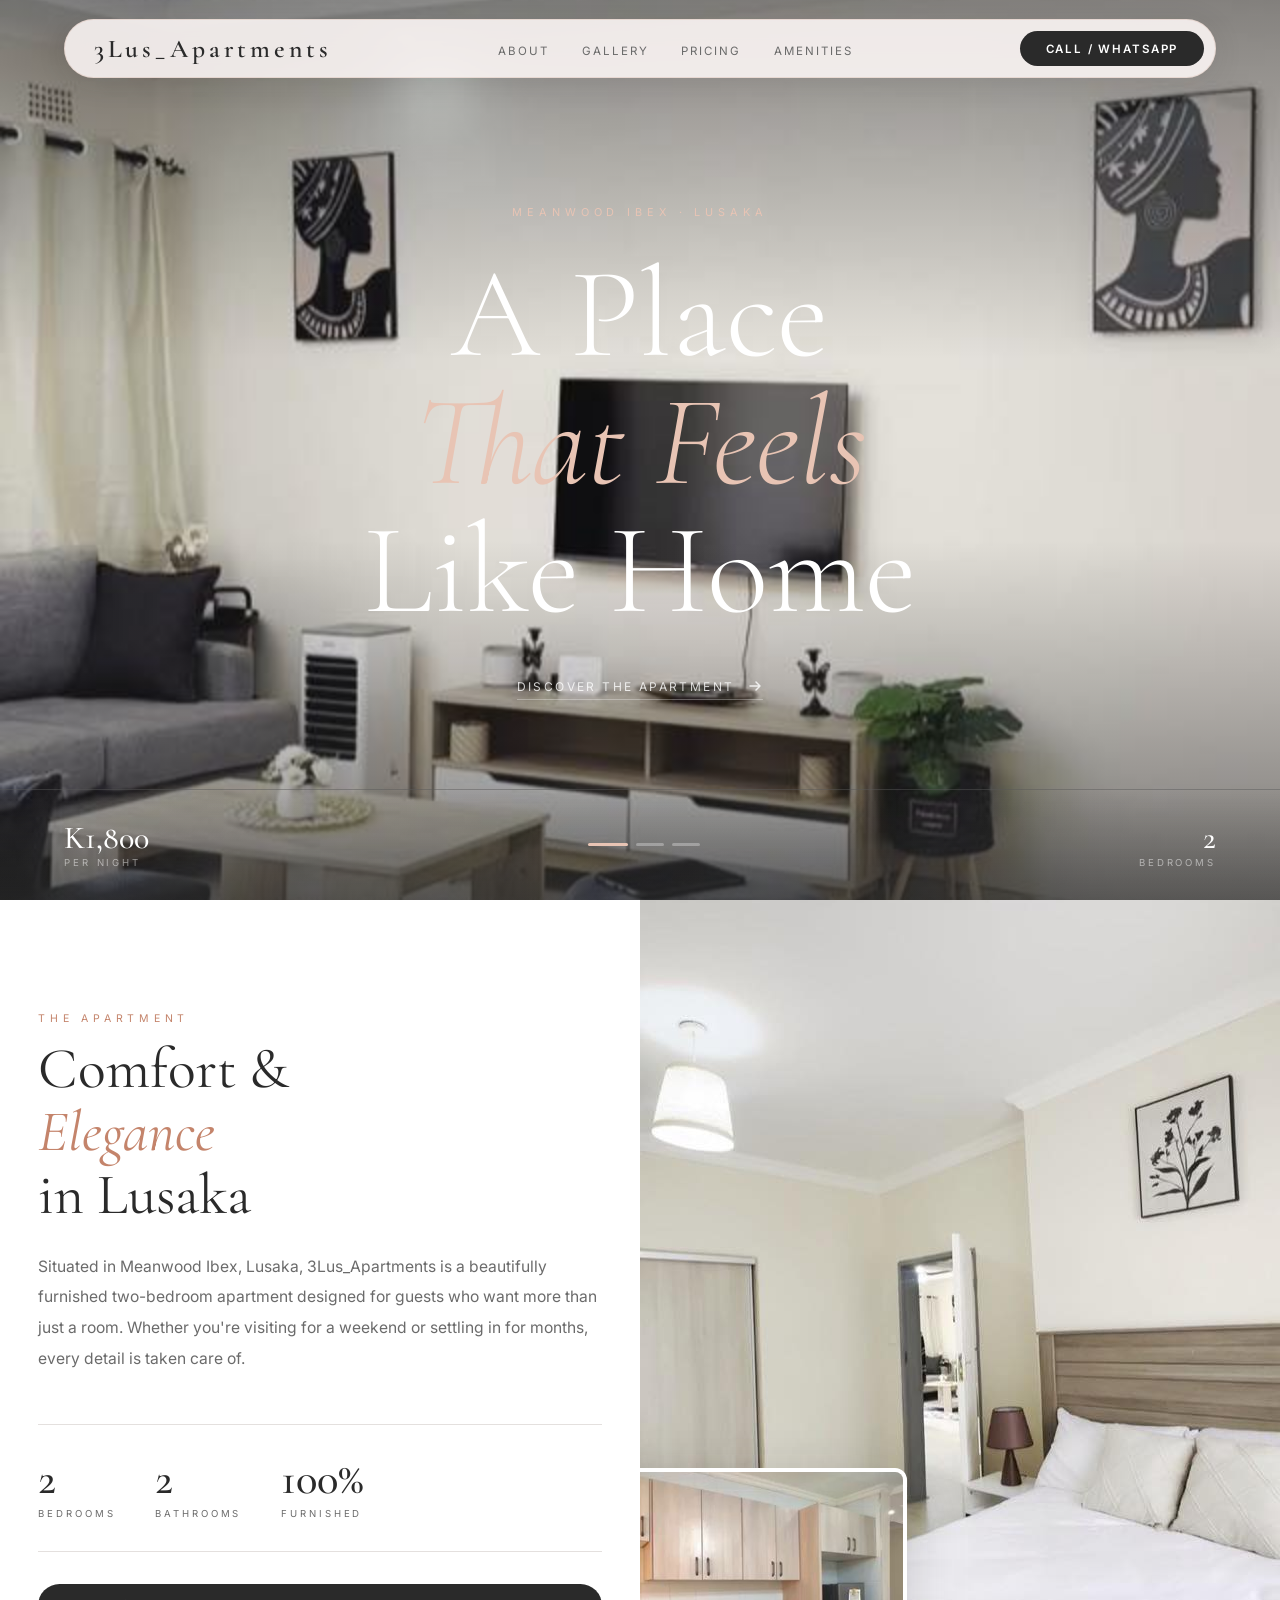
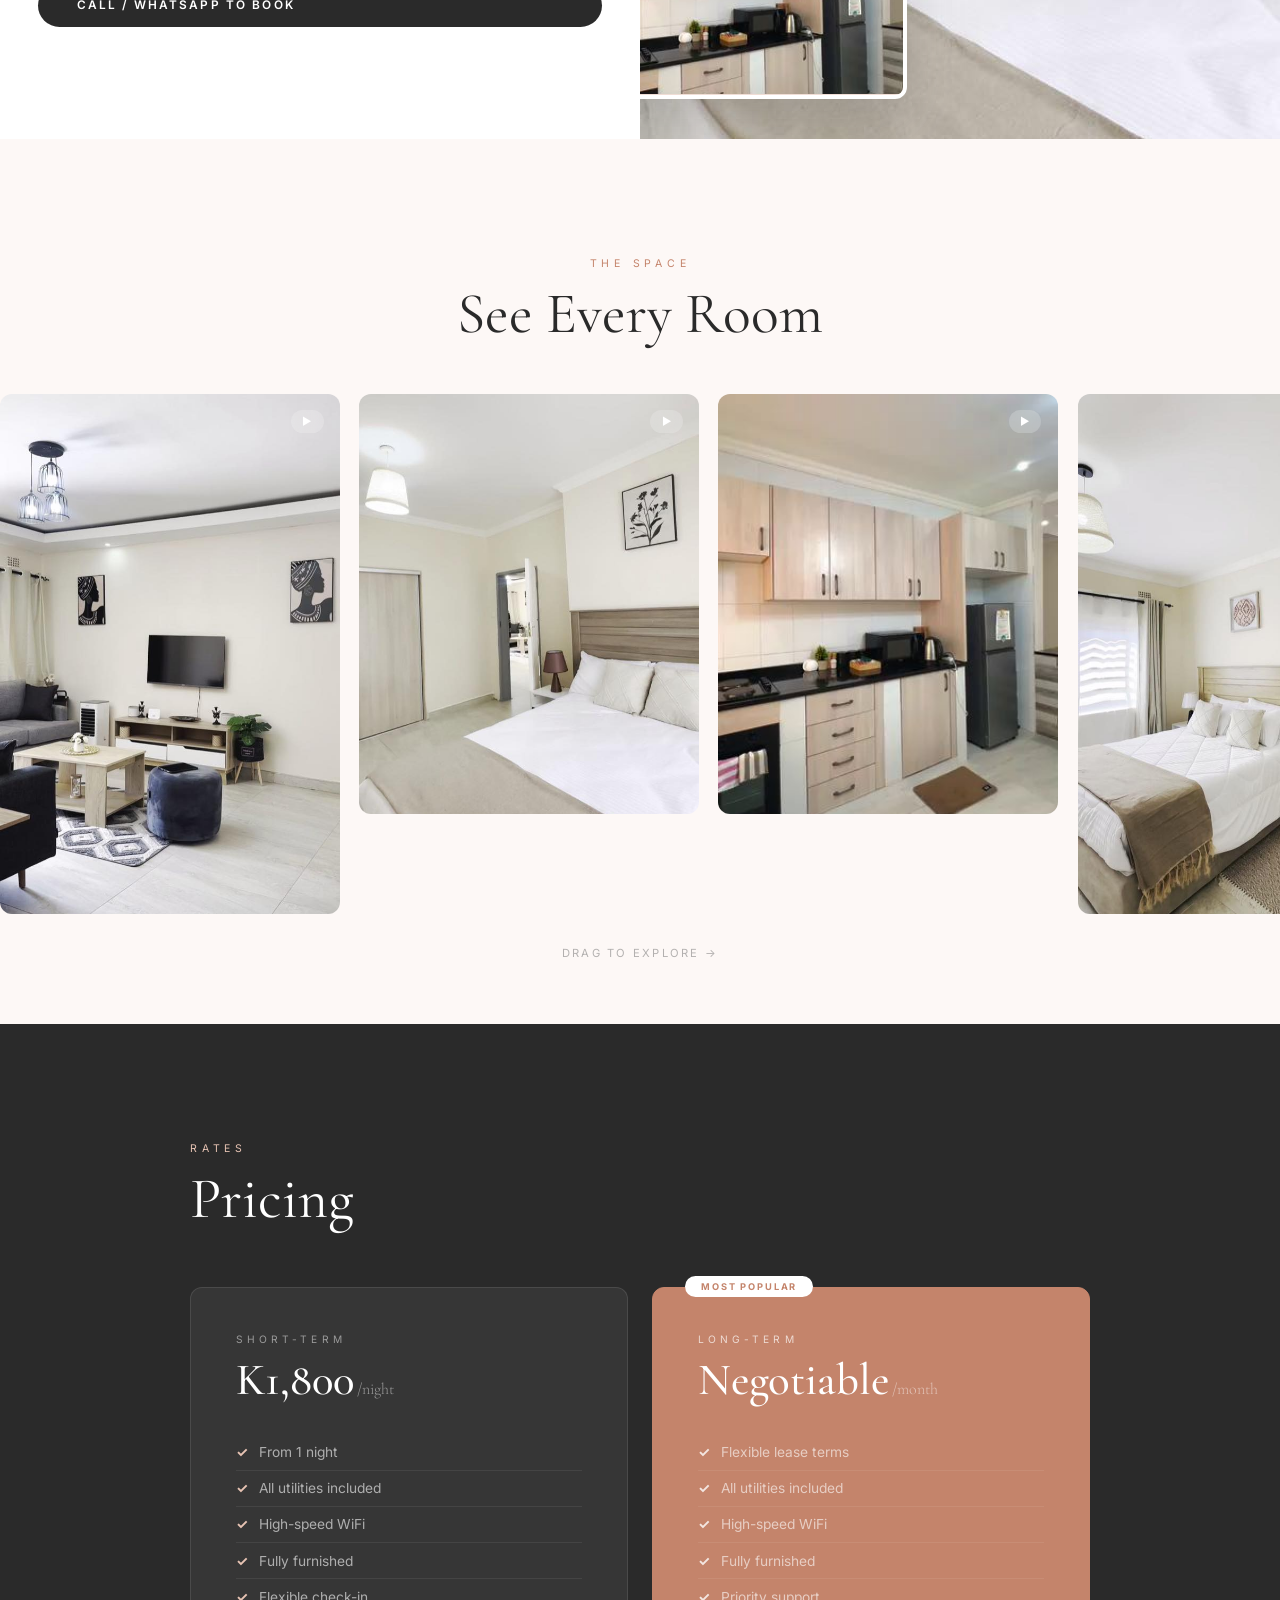
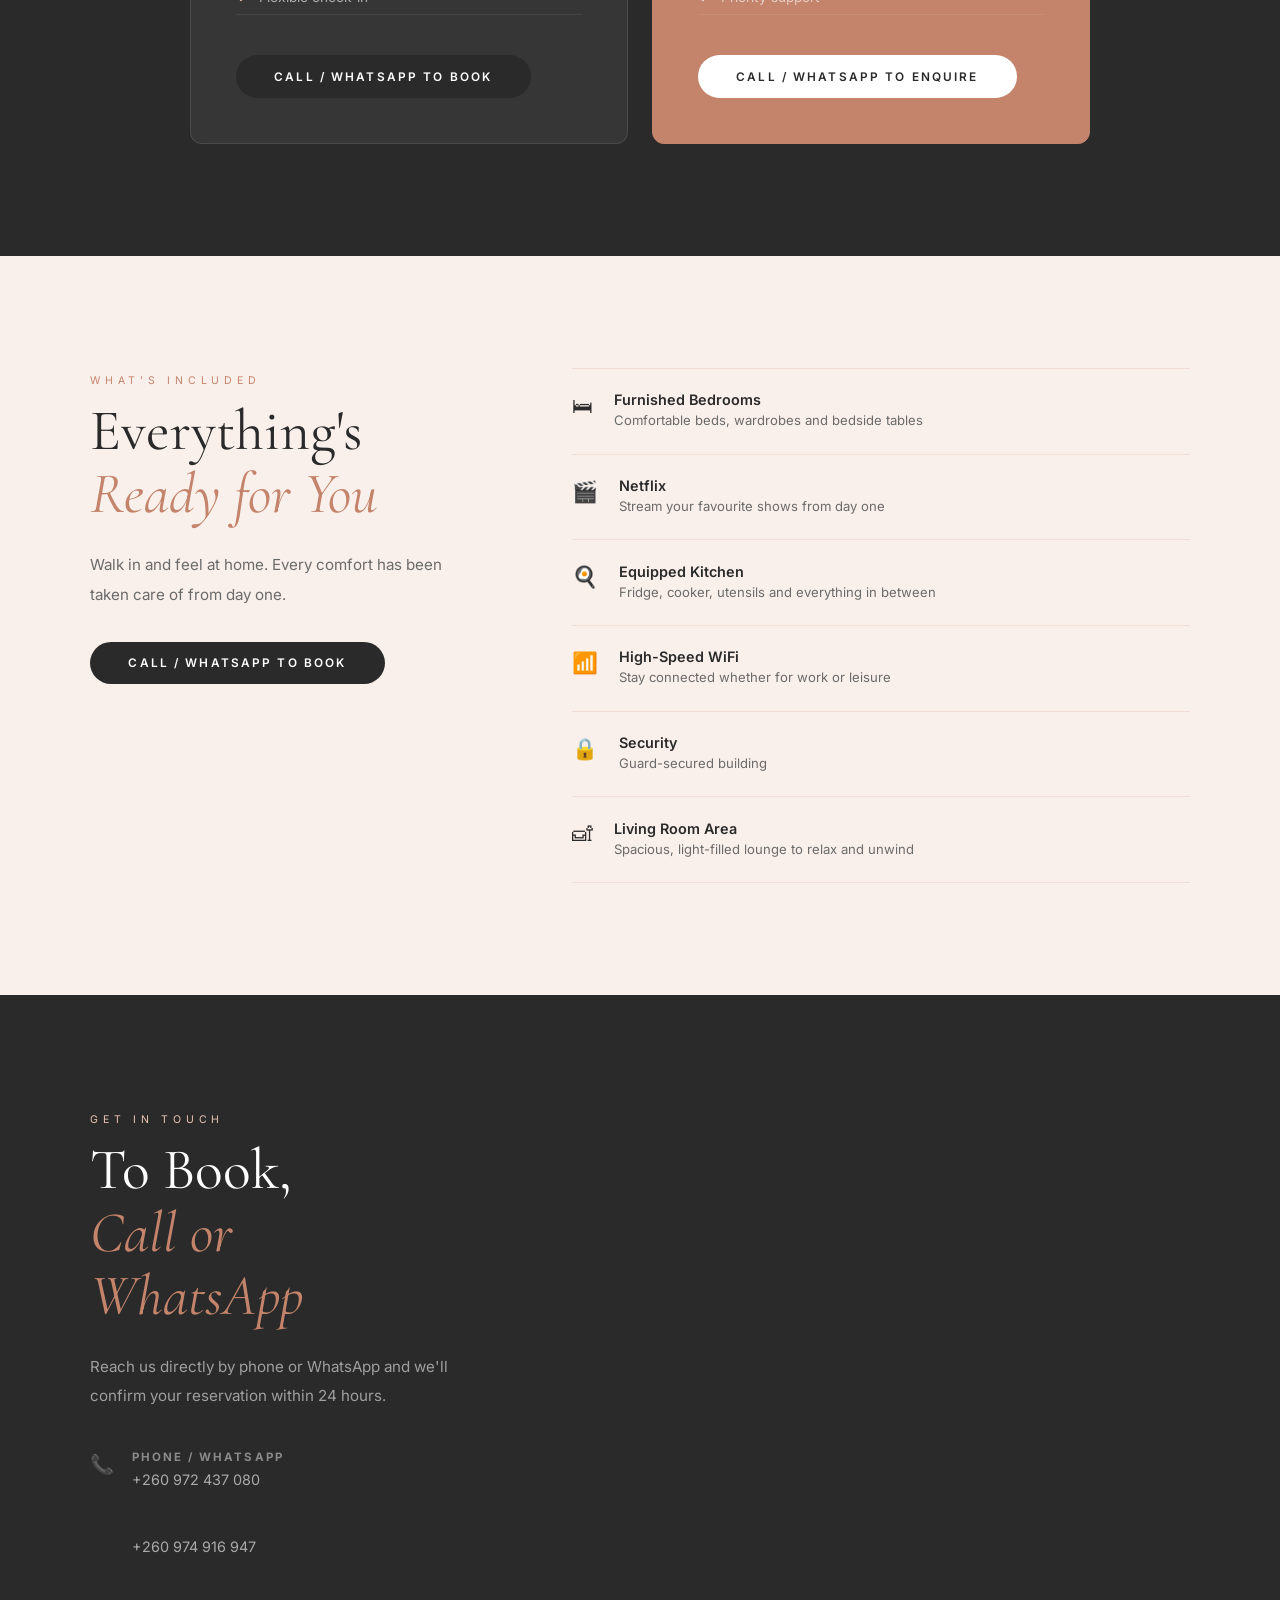
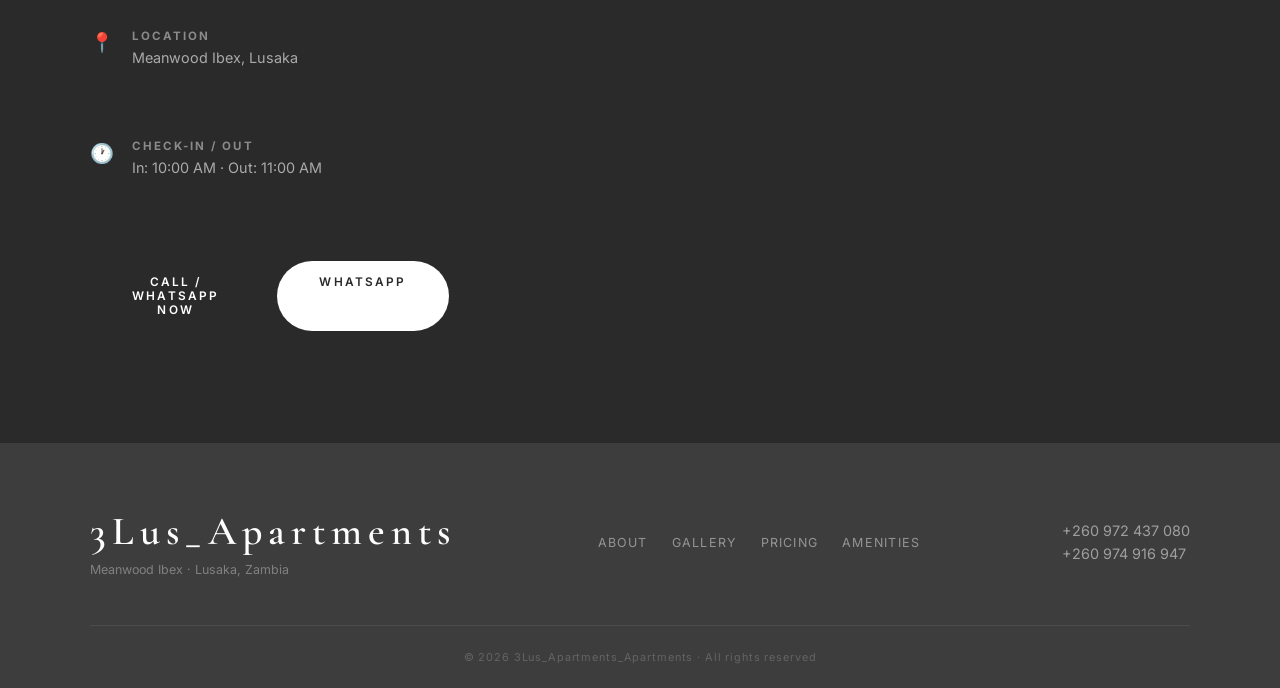
==== commit 835f3814: "lazy load about section videos, compress poster images Co-Authored-By: Claude Sonnet 4.6 <noreply@an" ====
--- a/advert.html
+++ b/advert.html
@@ -107,9 +107,9 @@
         <a href="tel:+260972437080" class="btn-solid">Call / WhatsApp to Book</a>
     </div>
     <div class="about-img reveal reveal-d2">
-        <video autoplay muted loop playsinline poster="images/bedroom-1-poster.jpg" style="width:100%;height:100%;object-fit:cover;"><source src="images/bedroom-1.mp4" type="video/mp4"></video>
+        <video autoplay muted loop playsinline poster="images/bedroom-1-poster.jpg" style="width:100%;height:100%;object-fit:cover;"><source data-src="images/bedroom-1.mp4" type="video/mp4"></video>
         <div class="about-img-float">
-            <video autoplay muted loop playsinline poster="images/kitchen-poster.jpg" style="position:absolute;top:0;left:0;width:100%;height:100%;object-fit:cover;"><source src="images/kitchen.mp4" type="video/mp4"></video>
+            <video autoplay muted loop playsinline poster="images/kitchen-poster.jpg" style="position:absolute;top:0;left:0;width:100%;height:100%;object-fit:cover;"><source data-src="images/kitchen.mp4" type="video/mp4"></video>
         </div>
     </div>
 </section>
